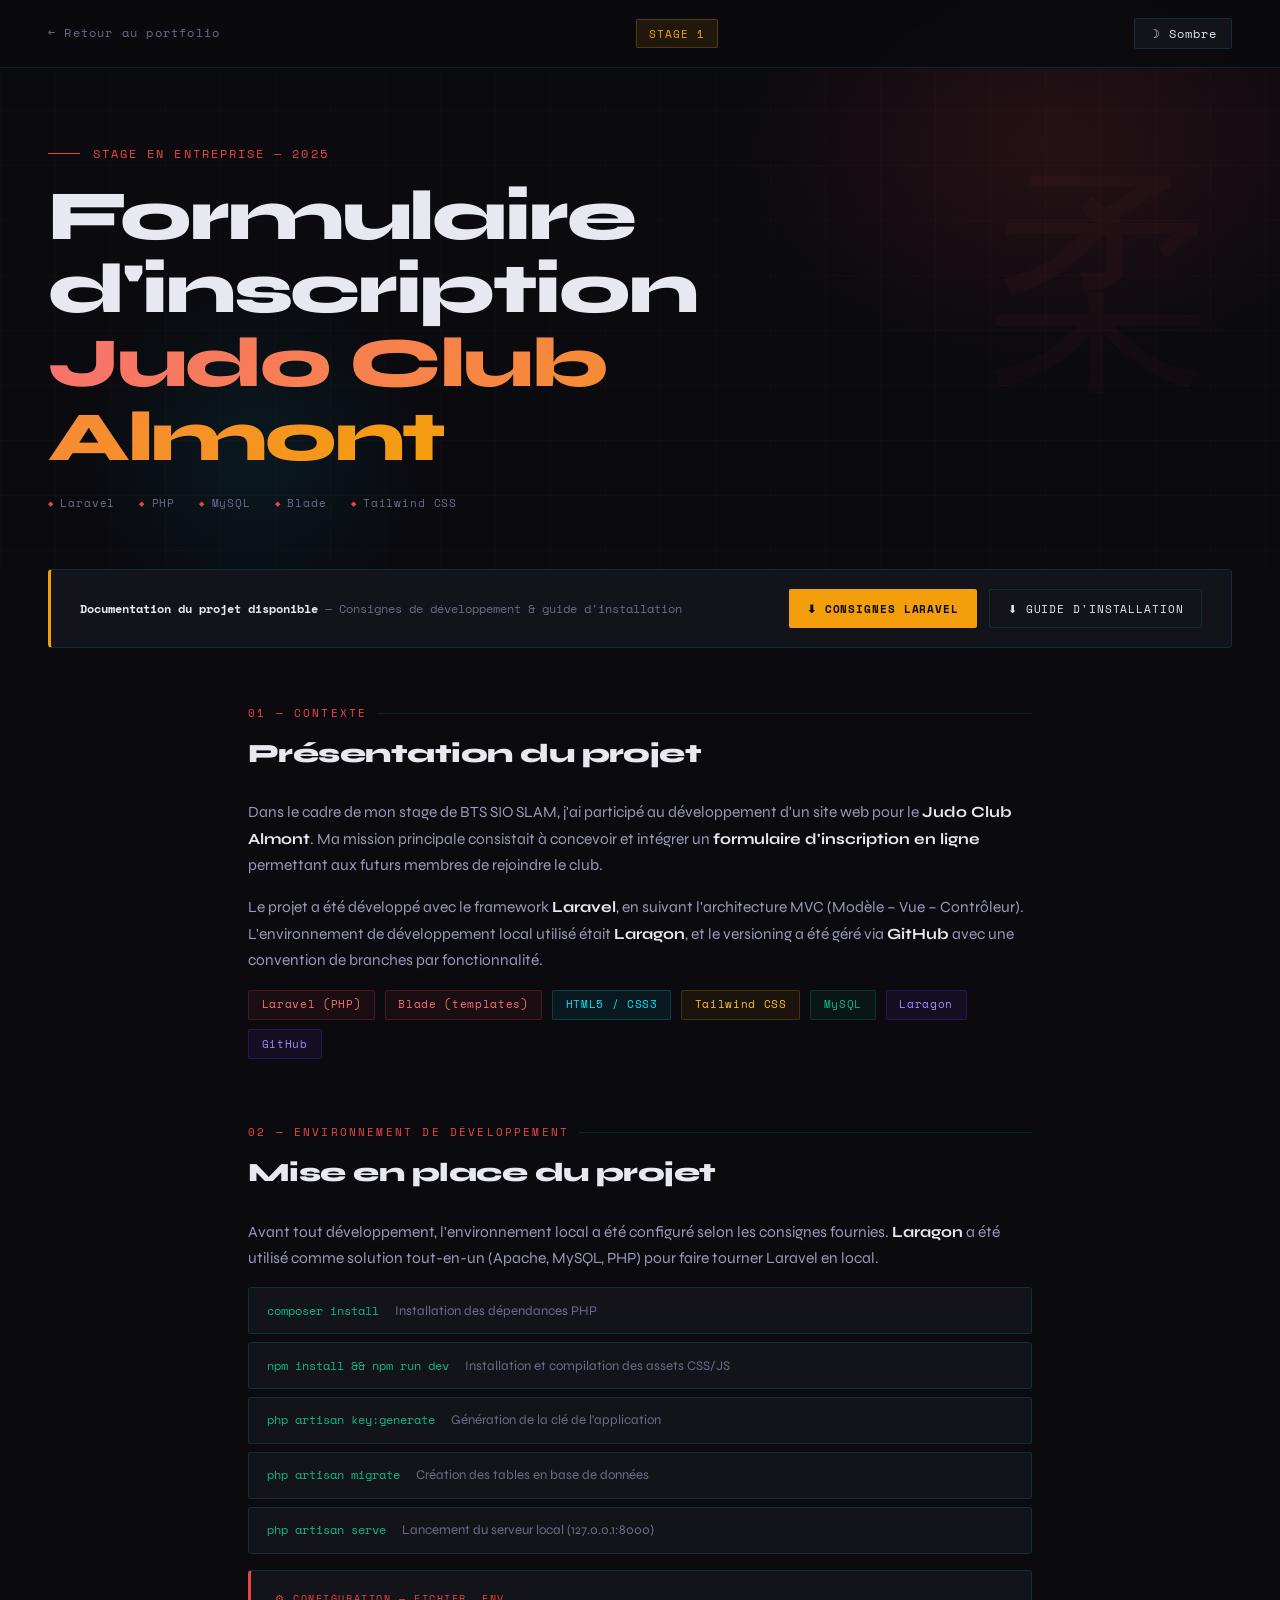
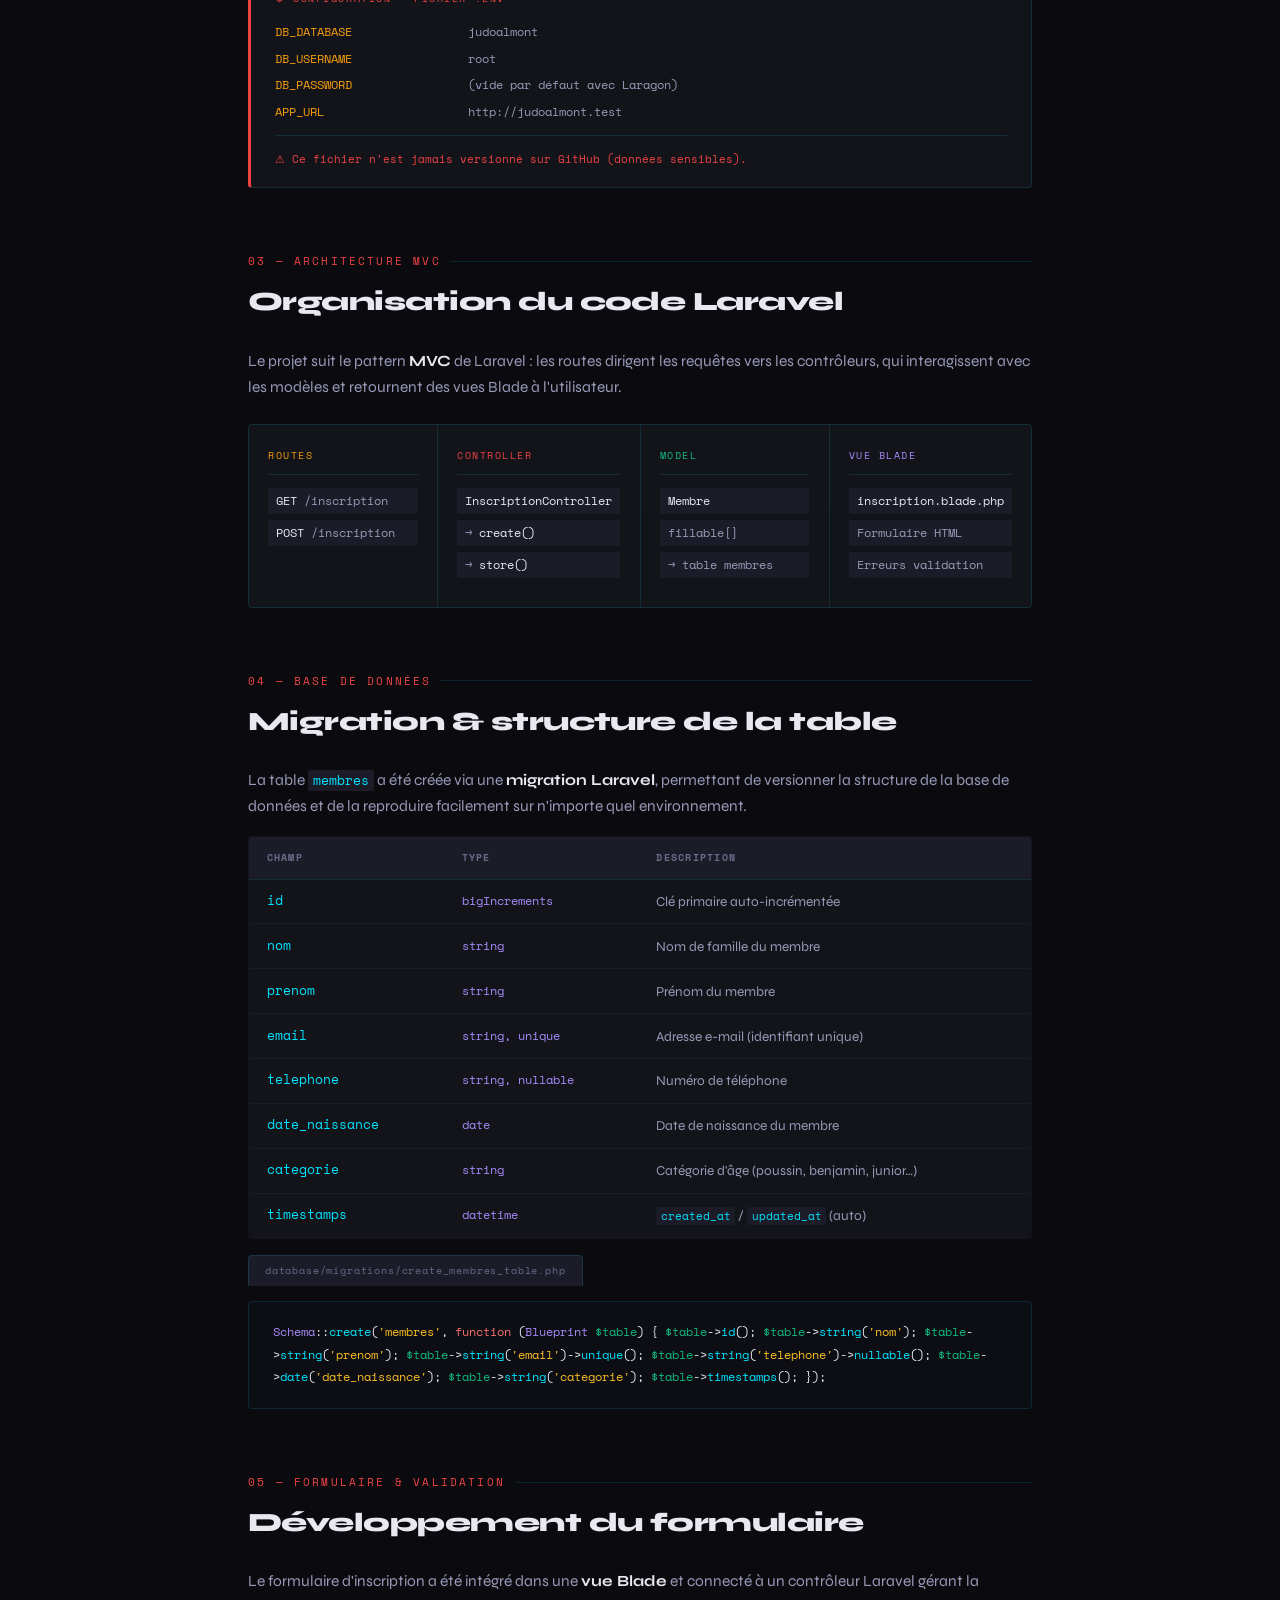
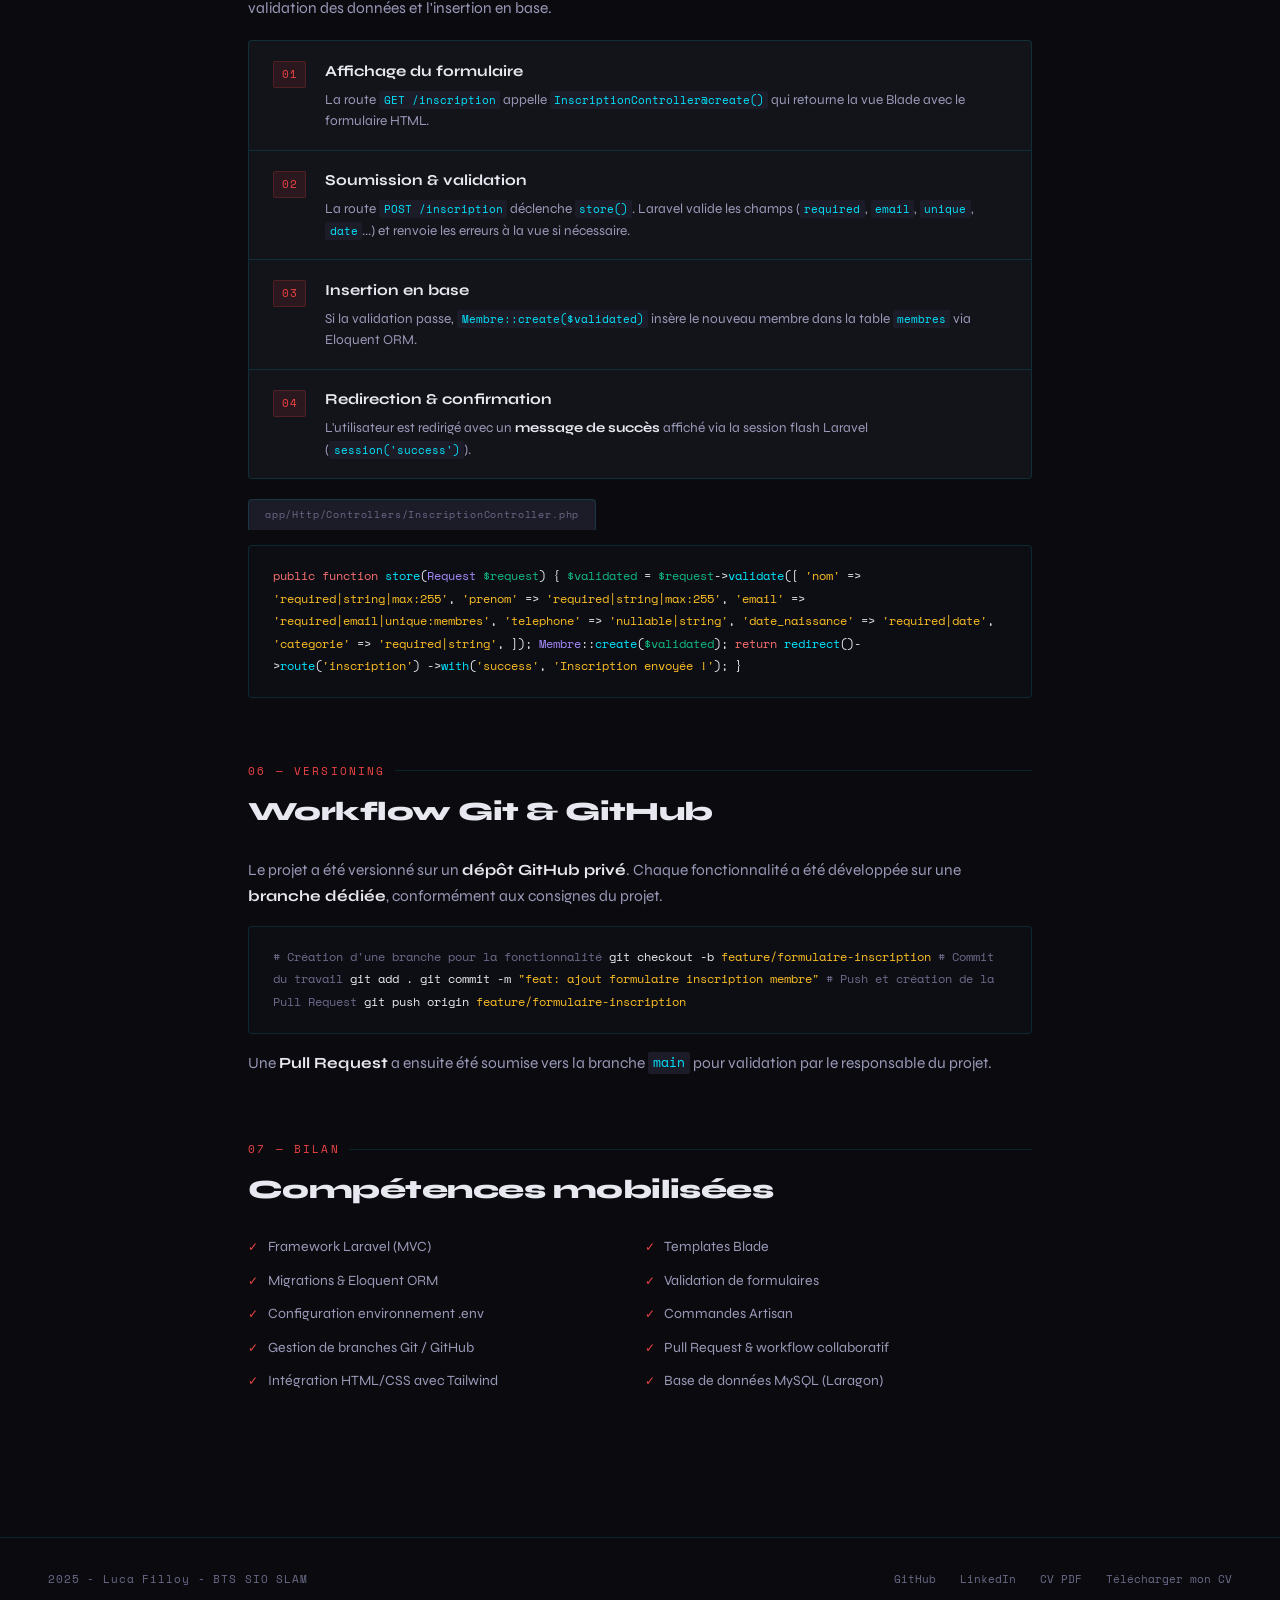
==== stage1-judo-almont.html @ 8d7dc509 "Ajout de liens de téléchargement pour les rapports de stage et suppression de la décoration de texte" ====
<!DOCTYPE html>
<html lang="fr">
<head>
  <meta charset="UTF-8"/>
  <meta name="viewport" content="width=device-width, initial-scale=1.0"/>
  <title>Stage 1 – Formulaire d'inscription Judo Club Almont</title>
  <link href="https://fonts.googleapis.com/css2?family=Space+Mono:wght@400;700&family=Syne:wght@400;600;800&display=swap" rel="stylesheet"/>
  <link rel="stylesheet" href="style-stage1.css"/>
  <!-- Favicon dynamique selon theme -->
  <link id="favicon" rel="icon" type="image/svg+xml" href="favicon-dark.svg"/>
</head>
<body>

<nav>
  <a href="index.html" class="nav-back">← Retour au portfolio</a>
   <a href="pdf/compte-rendu-stage1-judo-almont.pdf" download class="nav-tag">STAGE 1</a>
  <button id="theme-toggle" aria-label="Changer de thème">
    <span class="icon-dark">&#9789; Sombre</span>
    <span class="icon-light">&#9728; Clair</span>
  </button>
</nav>

<!-- HERO -->
<div class="hero">
  <div class="hero-glow"></div>
  <div class="hero-glow2"></div>
  <div class="hero-kanji">柔</div>
  <div class="hero-content">
    <div class="hero-eyebrow">Stage en entreprise — 2025</div>
    <h1>Formulaire d'inscription<br/><span>Judo Club Almont</span></h1>
    <div class="hero-meta">
      <span class="meta-pill">Laravel</span>
      <span class="meta-pill">PHP</span>
      <span class="meta-pill">MySQL</span>
      <span class="meta-pill">Blade</span>
      <span class="meta-pill">Tailwind CSS</span>
    </div>
  </div>
</div>

<!-- DOWNLOAD BANNER -->
<div class="download-banner">
  <div class="download-banner-text">
    <strong>Documentation du projet disponible</strong> — Consignes de développement & guide d'installation
  </div>
  <div class="download-links">
    <a href="ProjetJudoClubAlmont.pdf" download class="dl-btn dl-btn-primary">⬇ Consignes Laravel</a>
    <a href="TutoJudoAlmont.txt" download class="dl-btn dl-btn-outline">⬇ Guide d'installation</a>
  </div>
</div>

<div class="content">

  <!-- CONTEXTE -->
  <div class="section fade-in">
    <div class="section-label">01 — Contexte</div>
    <h2>Présentation du projet</h2>
    <p>
      Dans le cadre de mon stage de BTS SIO SLAM, j'ai participé au développement
      d'un site web pour le <strong>Judo Club Almont</strong>. Ma mission principale
      consistait à concevoir et intégrer un <strong>formulaire d'inscription en ligne</strong>
      permettant aux futurs membres de rejoindre le club.
    </p>
    <p>
      Le projet a été développé avec le framework <strong>Laravel</strong>, en suivant
      l'architecture MVC (Modèle – Vue – Contrôleur). L'environnement de développement
      local utilisé était <strong>Laragon</strong>, et le versioning a été géré via
      <strong>GitHub</strong> avec une convention de branches par fonctionnalité.
    </p>
    <div class="tech-grid">
      <span class="tech-tag red">Laravel (PHP)</span>
      <span class="tech-tag red">Blade (templates)</span>
      <span class="tech-tag cyan">HTML5 / CSS3</span>
      <span class="tech-tag amber">Tailwind CSS</span>
      <span class="tech-tag green">MySQL</span>
      <span class="tech-tag purple">Laragon</span>
      <span class="tech-tag purple">GitHub</span>
    </div>
  </div>

  <!-- ENVIRONNEMENT -->
  <div class="section fade-in">
    <div class="section-label">02 — Environnement de développement</div>
    <h2>Mise en place du projet</h2>
    <p>
      Avant tout développement, l'environnement local a été configuré selon les
      consignes fournies. <strong>Laragon</strong> a été utilisé comme solution
      tout-en-un (Apache, MySQL, PHP) pour faire tourner Laravel en local.
    </p>

    <div class="cmd-list">
      <div class="cmd-row">
        <span class="cmd-code">composer install</span>
        <span class="cmd-desc">Installation des dépendances PHP</span>
      </div>
      <div class="cmd-row">
        <span class="cmd-code">npm install && npm run dev</span>
        <span class="cmd-desc">Installation et compilation des assets CSS/JS</span>
      </div>
      <div class="cmd-row">
        <span class="cmd-code">php artisan key:generate</span>
        <span class="cmd-desc">Génération de la clé de l'application</span>
      </div>
      <div class="cmd-row">
        <span class="cmd-code">php artisan migrate</span>
        <span class="cmd-desc">Création des tables en base de données</span>
      </div>
      <div class="cmd-row">
        <span class="cmd-code">php artisan serve</span>
        <span class="cmd-desc">Lancement du serveur local (127.0.0.1:8000)</span>
      </div>
    </div>

    <div class="env-box">
      <div class="env-label">⚙ Configuration — fichier .env</div>
      <div class="env-row">
        <span class="env-key">DB_DATABASE</span>
        <span class="env-val">judoalmont</span>
      </div>
      <div class="env-row">
        <span class="env-key">DB_USERNAME</span>
        <span class="env-val">root</span>
      </div>
      <div class="env-row">
        <span class="env-key">DB_PASSWORD</span>
        <span class="env-val">(vide par défaut avec Laragon)</span>
      </div>
      <div class="env-row">
        <span class="env-key">APP_URL</span>
        <span class="env-val">http://judoalmont.test</span>
      </div>
      <div class="env-warn">⚠ Ce fichier n'est jamais versionné sur GitHub (données sensibles).</div>
    </div>
  </div>

  <!-- ARCHITECTURE MVC -->
  <div class="section fade-in">
    <div class="section-label">03 — Architecture MVC</div>
    <h2>Organisation du code Laravel</h2>
    <p>
      Le projet suit le pattern <strong>MVC</strong> de Laravel : les routes dirigent
      les requêtes vers les contrôleurs, qui interagissent avec les modèles
      et retournent des vues Blade à l'utilisateur.
    </p>

    <div class="mvc-diagram">
      <div class="mvc-col">
        <div class="mvc-col-label route">Routes</div>
        <div class="mvc-item"><span>GET</span> /inscription</div>
        <div class="mvc-item"><span>POST</span> /inscription</div>
      </div>
      <div class="mvc-col">
        <div class="mvc-col-label ctrl">Controller</div>
        <div class="mvc-item"><span>InscriptionController</span></div>
        <div class="mvc-item">→ <span>create()</span></div>
        <div class="mvc-item">→ <span>store()</span></div>
      </div>
      <div class="mvc-col">
        <div class="mvc-col-label model">Model</div>
        <div class="mvc-item"><span>Membre</span></div>
        <div class="mvc-item">fillable[]</div>
        <div class="mvc-item">→ table membres</div>
      </div>
      <div class="mvc-col">
        <div class="mvc-col-label view">Vue Blade</div>
        <div class="mvc-item"><span>inscription.blade.php</span></div>
        <div class="mvc-item">Formulaire HTML</div>
        <div class="mvc-item">Erreurs validation</div>
      </div>
    </div>
  </div>

  <!-- BASE DE DONNÉES -->
  <div class="section fade-in">
    <div class="section-label">04 — Base de données</div>
    <h2>Migration & structure de la table</h2>
    <p>
      La table <code>membres</code> a été créée via une <strong>migration Laravel</strong>,
      permettant de versionner la structure de la base de données et de la
      reproduire facilement sur n'importe quel environnement.
    </p>

    <table class="migration-table">
      <thead>
        <tr>
          <th>Champ</th>
          <th>Type</th>
          <th>Description</th>
        </tr>
      </thead>
      <tbody>
        <tr>
          <td>id</td>
          <td>bigIncrements</td>
          <td>Clé primaire auto-incrémentée</td>
        </tr>
        <tr>
          <td>nom</td>
          <td>string</td>
          <td>Nom de famille du membre</td>
        </tr>
        <tr>
          <td>prenom</td>
          <td>string</td>
          <td>Prénom du membre</td>
        </tr>
        <tr>
          <td>email</td>
          <td>string, unique</td>
          <td>Adresse e-mail (identifiant unique)</td>
        </tr>
        <tr>
          <td>telephone</td>
          <td>string, nullable</td>
          <td>Numéro de téléphone</td>
        </tr>
        <tr>
          <td>date_naissance</td>
          <td>date</td>
          <td>Date de naissance du membre</td>
        </tr>
        <tr>
          <td>categorie</td>
          <td>string</td>
          <td>Catégorie d'âge (poussin, benjamin, junior…)</td>
        </tr>
        <tr>
          <td>timestamps</td>
          <td>datetime</td>
          <td><code>created_at</code> / <code>updated_at</code> (auto)</td>
        </tr>
      </tbody>
    </table>

    <div class="code-filename">database/migrations/create_membres_table.php</div>
    <div class="code-block"><span class="cls">Schema</span>::<span class="fn">create</span>(<span class="str">'membres'</span>, <span class="kw">function</span> (<span class="cls">Blueprint</span> <span class="var">$table</span>) {
    <span class="var">$table</span>-><span class="fn">id</span>();
    <span class="var">$table</span>-><span class="fn">string</span>(<span class="str">'nom'</span>);
    <span class="var">$table</span>-><span class="fn">string</span>(<span class="str">'prenom'</span>);
    <span class="var">$table</span>-><span class="fn">string</span>(<span class="str">'email'</span>)-><span class="fn">unique</span>();
    <span class="var">$table</span>-><span class="fn">string</span>(<span class="str">'telephone'</span>)-><span class="fn">nullable</span>();
    <span class="var">$table</span>-><span class="fn">date</span>(<span class="str">'date_naissance'</span>);
    <span class="var">$table</span>-><span class="fn">string</span>(<span class="str">'categorie'</span>);
    <span class="var">$table</span>-><span class="fn">timestamps</span>();
});</div>
  </div>

  <!-- FORMULAIRE -->
  <div class="section fade-in">
    <div class="section-label">05 — Formulaire & validation</div>
    <h2>Développement du formulaire</h2>

    <p>
      Le formulaire d'inscription a été intégré dans une <strong>vue Blade</strong>
      et connecté à un contrôleur Laravel gérant la validation des données
      et l'insertion en base.
    </p>

    <div class="flow">
      <div class="flow-step">
        <div class="flow-num">01</div>
        <div class="flow-content">
          <div class="flow-title">Affichage du formulaire</div>
          <div class="flow-desc">La route <code>GET /inscription</code> appelle <code>InscriptionController@create()</code> qui retourne la vue Blade avec le formulaire HTML.</div>
        </div>
      </div>
      <div class="flow-step">
        <div class="flow-num">02</div>
        <div class="flow-content">
          <div class="flow-title">Soumission & validation</div>
          <div class="flow-desc">La route <code>POST /inscription</code> déclenche <code>store()</code>. Laravel valide les champs (<code>required</code>, <code>email</code>, <code>unique</code>, <code>date</code>...) et renvoie les erreurs à la vue si nécessaire.</div>
        </div>
      </div>
      <div class="flow-step">
        <div class="flow-num">03</div>
        <div class="flow-content">
          <div class="flow-title">Insertion en base</div>
          <div class="flow-desc">Si la validation passe, <code>Membre::create($validated)</code> insère le nouveau membre dans la table <code>membres</code> via Eloquent ORM.</div>
        </div>
      </div>
      <div class="flow-step">
        <div class="flow-num">04</div>
        <div class="flow-content">
          <div class="flow-title">Redirection & confirmation</div>
          <div class="flow-desc">L'utilisateur est redirigé avec un <strong>message de succès</strong> affiché via la session flash Laravel (<code>session('success')</code>).</div>
        </div>
      </div>
    </div>

    <div class="code-filename">app/Http/Controllers/InscriptionController.php</div>
    <div class="code-block"><span class="kw">public function</span> <span class="fn">store</span>(<span class="cls">Request</span> <span class="var">$request</span>)
{
    <span class="var">$validated</span> = <span class="var">$request</span>-><span class="fn">validate</span>([
        <span class="str">'nom'</span>           => <span class="str">'required|string|max:255'</span>,
        <span class="str">'prenom'</span>        => <span class="str">'required|string|max:255'</span>,
        <span class="str">'email'</span>         => <span class="str">'required|email|unique:membres'</span>,
        <span class="str">'telephone'</span>     => <span class="str">'nullable|string'</span>,
        <span class="str">'date_naissance'</span> => <span class="str">'required|date'</span>,
        <span class="str">'categorie'</span>     => <span class="str">'required|string'</span>,
    ]);

    <span class="cls">Membre</span>::<span class="fn">create</span>(<span class="var">$validated</span>);

    <span class="kw">return</span> <span class="fn">redirect</span>()-><span class="fn">route</span>(<span class="str">'inscription'</span>)
        -><span class="fn">with</span>(<span class="str">'success'</span>, <span class="str">'Inscription envoyée !'</span>);
}</div>
  </div>

  <!-- VERSIONING -->
  <div class="section fade-in">
    <div class="section-label">06 — Versioning</div>
    <h2>Workflow Git & GitHub</h2>
    <p>
      Le projet a été versionné sur un <strong>dépôt GitHub privé</strong>.
      Chaque fonctionnalité a été développée sur une <strong>branche dédiée</strong>,
      conformément aux consignes du projet.
    </p>
    <div class="code-block"><span class="cm"># Création d'une branche pour la fonctionnalité</span>
git checkout -b <span class="str">feature/formulaire-inscription</span>

<span class="cm"># Commit du travail</span>
git add .
git commit -m <span class="str">"feat: ajout formulaire inscription membre"</span>

<span class="cm"># Push et création de la Pull Request</span>
git push origin <span class="str">feature/formulaire-inscription</span></div>
    <p>Une <strong>Pull Request</strong> a ensuite été soumise vers la branche <code>main</code> pour validation par le responsable du projet.</p>
  </div>

  <!-- BILAN -->
  <div class="section fade-in">
    <div class="section-label">07 — Bilan</div>
    <h2>Compétences mobilisées</h2>
    <div class="skills-list">
      <div class="skill-item-row">Framework Laravel (MVC)</div>
      <div class="skill-item-row">Templates Blade</div>
      <div class="skill-item-row">Migrations & Eloquent ORM</div>
      <div class="skill-item-row">Validation de formulaires</div>
      <div class="skill-item-row">Configuration environnement .env</div>
      <div class="skill-item-row">Commandes Artisan</div>
      <div class="skill-item-row">Gestion de branches Git / GitHub</div>
      <div class="skill-item-row">Pull Request & workflow collaboratif</div>
      <div class="skill-item-row">Intégration HTML/CSS avec Tailwind</div>
      <div class="skill-item-row">Base de données MySQL (Laragon)</div>
    </div>
  </div>

</div>

<footer>
  <span class="footer-copy">2025 - Luca Filloy - BTS SIO SLAM</span>
  <div class="footer-links">
    <a href="https://github.com/lucafilloy" target="_blank">GitHub</a>
    <a href="https://www.linkedin.com/in/luca-filloy-222b61349/" target="_blank">LinkedIn</a>
    <a href="pdf/CVFilloyLuca.pdf" target="_blank">CV PDF</a>
    <a href="pdf/CVFilloyLuca.pdf" download>Télécharger mon CV</a>  
  </div>
</footer>

<script>
  const obs = new IntersectionObserver(entries => {
    entries.forEach(e => { if (e.isIntersecting) e.target.classList.add('visible'); });
  }, { threshold: 0.1 });
  document.querySelectorAll('.fade-in').forEach(el => obs.observe(el));

  /* Theme toggle */
  (function() {
    var btn = document.getElementById('theme-toggle');
    if (!btn) return;
    var head = document.head;
    var link = document.createElement('link');
    link.rel = 'stylesheet';
    link.id  = 'theme-css-sub';
    var saved = localStorage.getItem('portfolio-theme') || 'dark';
    link.href = saved === 'dark' ? 'style-dark.css' : 'style-light.css';
    head.appendChild(link);
    btn.addEventListener('click', function() {
      var cur = localStorage.getItem('portfolio-theme') || 'dark';
      var next = cur === 'dark' ? 'light' : 'dark';
      link.href = next === 'dark' ? 'style-dark.css' : 'style-light.css';
      localStorage.setItem('portfolio-theme', next);
      var fav = document.getElementById('favicon');
      if (fav) fav.href = next === 'dark' ? 'favicon-dark.svg' : 'favicon-light.svg';
    });
  })();
</script>
</body>
</html>
---- style-stage1.css ----
/* ================================================
   style-stage1.css
   Styles specifiques - Portfolio BTS SIO SLAM
   ================================================ */

:root {
      --bg: #0a0a0f;
      --surface: #13131a;
      --surface2: #1c1c28;
      --accent: #00e5ff;
      --accent2: #7c3aed;
      --accent3: #f59e0b;
      --red: #ef4444;
      --green: #10b981;
      --text: #e8e8f0;
      --muted: #6b6b8a;
      --border: rgba(0,229,255,0.13);
      --mono: 'Space Mono', monospace;
      --sans: 'Syne', sans-serif;
    }
    *, *::before, *::after { box-sizing: border-box; margin: 0; padding: 0; }
    html { scroll-behavior: smooth; }
    body { background: var(--bg); color: var(--text); font-family: var(--sans); overflow-x: hidden; line-height: 1.7; }
    ::-webkit-scrollbar { width: 4px; }
    ::-webkit-scrollbar-track { background: var(--bg); }
    ::-webkit-scrollbar-thumb { background: var(--accent2); border-radius: 2px; }

    /* ── NAV ── */
    nav {
      position: fixed; top: 0; left: 0; right: 0; z-index: 100;
      display: flex; justify-content: space-between; align-items: center;
      padding: 1.1rem 3rem;
      background: rgba(10,10,15,0.9); backdrop-filter: blur(14px);
      border-bottom: 1px solid var(--border);
    }
    .nav-back {
      font-family: var(--mono); font-size: 0.75rem; color: var(--muted);
      text-decoration: none; letter-spacing: 0.1em;
      display: flex; align-items: center; gap: 0.5rem; transition: color 0.2s;
    }
    .nav-back:hover { color: var(--accent); }
    .nav-tag {
      font-family: var(--mono); font-size: 0.7rem;
      color: var(--accent3); background: rgba(245,158,11,0.1);
      border: 1px solid rgba(245,158,11,0.25);
      padding: 0.25rem 0.75rem; border-radius: 2px; letter-spacing: 0.1em;
      text-decoration: none;
    }

    /* ── HERO ── */
    .hero {
      min-height: 54vh; display: flex; align-items: flex-end;
      padding: 9rem 3rem 3.5rem; position: relative; overflow: hidden;
    }
    .hero::before {
      content: ''; position: absolute; inset: 0;
      background-image:
        linear-gradient(rgba(239,68,68,0.03) 1px, transparent 1px),
        linear-gradient(90deg, rgba(239,68,68,0.03) 1px, transparent 1px);
      background-size: 55px 55px;
    }
    .hero-glow {
      position: absolute; width: 650px; height: 450px; border-radius: 50%;
      background: radial-gradient(ellipse, rgba(239,68,68,0.13) 0%, transparent 70%);
      top: -80px; right: -100px; pointer-events: none;
    }
    .hero-glow2 {
      position: absolute; width: 350px; height: 350px; border-radius: 50%;
      background: radial-gradient(ellipse, rgba(0,229,255,0.07) 0%, transparent 70%);
      bottom: -60px; left: 80px; pointer-events: none;
    }
    /* Kanji décoratif en fond */
    .hero-kanji {
      position: absolute; right: 5%; top: 50%; transform: translateY(-50%);
      font-size: clamp(8rem, 18vw, 18rem); color: rgba(239,68,68,0.04);
      pointer-events: none; user-select: none; line-height: 1;
      font-family: serif;
    }
    .hero-content { position: relative; max-width: 900px; }
    .hero-eyebrow {
      font-family: var(--mono); font-size: 0.72rem; color: var(--red);
      letter-spacing: 0.18em; text-transform: uppercase; margin-bottom: 1rem;
      display: flex; align-items: center; gap: 0.8rem;
      animation: fadeUp 0.5s ease both;
    }
    .hero-eyebrow::before { content: ''; width: 32px; height: 1px; background: var(--red); }
    h1 {
      font-size: clamp(2.2rem, 5.5vw, 4.4rem); font-weight: 800;
      letter-spacing: -0.03em; line-height: 1.05; margin-bottom: 1.2rem;
      animation: fadeUp 0.5s 0.1s ease both;
    }
    h1 span {
      background: linear-gradient(135deg, #f87171 0%, var(--accent3) 100%);
      -webkit-background-clip: text; -webkit-text-fill-color: transparent; background-clip: text;
    }
    .hero-meta {
      display: flex; gap: 1.5rem; flex-wrap: wrap;
      animation: fadeUp 0.5s 0.2s ease both;
    }
    .meta-pill {
      font-family: var(--mono); font-size: 0.68rem; color: var(--muted);
      letter-spacing: 0.08em; display: flex; align-items: center; gap: 0.4rem;
    }
    .meta-pill::before { content: '◆'; font-size: 0.45rem; color: var(--red); }

    /* ── DOWNLOAD BANNER ── */
    .download-banner {
      background: var(--surface); border: 1px solid var(--border);
      border-left: 3px solid var(--accent3);
      margin: 0 3rem; border-radius: 4px;
      padding: 1.2rem 1.8rem;
      display: flex; align-items: center; justify-content: space-between;
      gap: 1rem; flex-wrap: wrap;
      animation: fadeUp 0.5s 0.3s ease both;
    }
    .download-banner-text { font-family: var(--mono); font-size: 0.78rem; color: var(--muted); }
    .download-banner-text strong { color: var(--text); }
    .download-links { display: flex; gap: 0.8rem; flex-wrap: wrap; }
    .dl-btn {
      font-family: var(--mono); font-size: 0.7rem; letter-spacing: 0.08em;
      text-transform: uppercase; padding: 0.55rem 1.1rem; border-radius: 2px;
      text-decoration: none; transition: all 0.2s;
      display: flex; align-items: center; gap: 0.4rem;
    }
    .dl-btn-primary { background: var(--accent3); color: #0a0a0f; font-weight: 700; }
    .dl-btn-primary:hover { background: #fbbf24; transform: translateY(-1px); box-shadow: 0 6px 18px rgba(245,158,11,0.35); }
    .dl-btn-outline { background: transparent; color: var(--text); border: 1px solid var(--border); }
    .dl-btn-outline:hover { border-color: var(--accent3); color: var(--accent3); transform: translateY(-1px); }

    /* ── CONTENT ── */
    .content { max-width: 880px; margin: 0 auto; padding: 3.5rem 3rem 5rem; }
    .section { margin-bottom: 4rem; }
    .section-label {
      font-family: var(--mono); font-size: 0.68rem; color: var(--red);
      letter-spacing: 0.2em; text-transform: uppercase;
      margin-bottom: 0.6rem;
      display: flex; align-items: center; gap: 0.6rem;
    }
    .section-label::after { content: ''; flex: 1; height: 1px; background: var(--border); }
    h2 { font-size: 1.65rem; font-weight: 800; letter-spacing: -0.02em; margin-bottom: 1.4rem; }
    h3 {
      font-size: 0.95rem; font-weight: 700; color: var(--accent);
      margin: 1.8rem 0 0.7rem; font-family: var(--mono); letter-spacing: 0.06em;
    }
    p { color: #9999b8; font-size: 0.97rem; margin-bottom: 1rem; }
    p strong { color: var(--text); }
    code {
      font-family: var(--mono); font-size: 0.82em;
      background: var(--surface2); color: var(--accent);
      padding: 0.1em 0.4em; border-radius: 2px;
    }

    /* ── TECH GRID ── */
    .tech-grid { display: flex; flex-wrap: wrap; gap: 0.6rem; margin-top: 0.8rem; }
    .tech-tag {
      font-family: var(--mono); font-size: 0.68rem;
      padding: 0.3rem 0.8rem; border-radius: 2px; letter-spacing: 0.06em; border: 1px solid;
    }
    .tech-tag.cyan  { background: rgba(0,229,255,0.07);    color: var(--accent);  border-color: rgba(0,229,255,0.2);    }
    .tech-tag.red   { background: rgba(239,68,68,0.07);    color: #f87171;        border-color: rgba(239,68,68,0.22);   }
    .tech-tag.amber { background: rgba(245,158,11,0.07);   color: #fbbf24;        border-color: rgba(245,158,11,0.2);   }
    .tech-tag.green { background: rgba(16,185,129,0.07);   color: var(--green);   border-color: rgba(16,185,129,0.2);   }
    .tech-tag.purple{ background: rgba(124,58,237,0.09);   color: #a78bfa;        border-color: rgba(124,58,237,0.22);  }

    /* ── MVC DIAGRAM ── */
    .mvc-diagram {
      display: grid; grid-template-columns: repeat(4, 1fr);
      gap: 0; margin: 1.5rem 0;
      background: var(--surface); border: 1px solid var(--border); border-radius: 4px;
      overflow: hidden;
    }
    .mvc-col { padding: 1.4rem 1.2rem; border-right: 1px solid var(--border); }
    .mvc-col:last-child { border-right: none; }
    .mvc-col-label {
      font-family: var(--mono); font-size: 0.62rem; letter-spacing: 0.15em;
      text-transform: uppercase; margin-bottom: 0.8rem; padding-bottom: 0.6rem;
      border-bottom: 1px solid var(--border);
    }
    .mvc-col-label.route  { color: var(--accent3); }
    .mvc-col-label.ctrl   { color: var(--red); }
    .mvc-col-label.model  { color: var(--green); }
    .mvc-col-label.view   { color: #a78bfa; }
    .mvc-item {
      font-family: var(--mono); font-size: 0.72rem; color: #9999b8;
      margin-bottom: 0.4rem; padding: 0.3rem 0.5rem;
      background: var(--surface2); border-radius: 2px;
      line-height: 1.4;
    }
    .mvc-item span { color: var(--text); }

    /* ── FLOW CHART ── */
    .flow {
      display: flex; flex-direction: column; gap: 0;
      background: var(--surface); border: 1px solid var(--border);
      border-radius: 4px; overflow: hidden; margin: 1.2rem 0;
    }
    .flow-step {
      display: flex; align-items: flex-start; gap: 1.2rem;
      padding: 1.1rem 1.5rem; border-bottom: 1px solid var(--border);
      transition: background 0.2s;
    }
    .flow-step:last-child { border-bottom: none; }
    .flow-step:hover { background: var(--surface2); }
    .flow-num {
      font-family: var(--mono); font-size: 0.68rem; color: var(--red);
      background: rgba(239,68,68,0.1); border: 1px solid rgba(239,68,68,0.2);
      border-radius: 2px; padding: 0.2rem 0.5rem;
      flex-shrink: 0; letter-spacing: 0.05em; margin-top: 0.15rem;
    }
    .flow-content {}
    .flow-title { font-size: 0.95rem; font-weight: 700; color: var(--text); margin-bottom: 0.25rem; }
    .flow-desc  { font-size: 0.85rem; color: #9999b8; line-height: 1.6; }
    .flow-desc strong { color: var(--text); }
    .flow-desc code { font-size: 0.78em; }

    /* ── CODE BLOCK ── */
    .code-block {
      background: #0d0d14; border: 1px solid var(--border); border-radius: 4px;
      padding: 1.2rem 1.5rem; margin: 1rem 0; overflow-x: auto;
      font-family: var(--mono); font-size: 0.78rem; line-height: 1.8;
    }
    .code-block .kw  { color: #f87171; }
    .code-block .fn  { color: var(--accent); }
    .code-block .str { color: #fbbf24; }
    .code-block .cm  { color: var(--muted); }
    .code-block .cls { color: #a78bfa; }
    .code-block .var { color: var(--green); }
    .code-filename {
      font-family: var(--mono); font-size: 0.65rem; color: var(--muted);
      background: var(--surface2); padding: 0.4rem 1rem;
      border: 1px solid var(--border); border-bottom: none;
      border-radius: 4px 4px 0 0; display: inline-block;
      margin-bottom: -1px; letter-spacing: 0.08em;
    }

    /* ── MIGRATION TABLE ── */
    .migration-table {
      width: 100%; border-collapse: collapse;
      background: var(--surface); border: 1px solid var(--border);
      border-radius: 4px; overflow: hidden;
      margin: 1rem 0; font-size: 0.85rem;
    }
    .migration-table thead tr { background: var(--surface2); }
    .migration-table th {
      font-family: var(--mono); font-size: 0.65rem; color: var(--muted);
      text-transform: uppercase; letter-spacing: 0.12em;
      padding: 0.75rem 1.1rem; text-align: left;
      border-bottom: 1px solid var(--border);
    }
    .migration-table td {
      padding: 0.65rem 1.1rem; border-bottom: 1px solid rgba(255,255,255,0.04);
      color: #9999b8; vertical-align: top;
    }
    .migration-table tr:last-child td { border-bottom: none; }
    .migration-table td:first-child { font-family: var(--mono); font-size: 0.8rem; color: var(--accent); }
    .migration-table td:nth-child(2) { font-family: var(--mono); font-size: 0.78rem; color: #a78bfa; }
    .col-note { font-size: 0.75rem; color: var(--muted); }

    /* ── ENV BOX ── */
    .env-box {
      background: var(--surface); border: 1px solid var(--border);
      border-left: 3px solid var(--red);
      border-radius: 4px; padding: 1.2rem 1.5rem; margin: 1rem 0;
    }
    .env-label { font-family: var(--mono); font-size: 0.65rem; color: var(--red); letter-spacing: 0.15em; text-transform: uppercase; margin-bottom: 0.8rem; }
    .env-row { display: flex; gap: 0.8rem; margin-bottom: 0.35rem; align-items: baseline; }
    .env-key { font-family: var(--mono); font-size: 0.78rem; color: var(--accent3); flex-shrink: 0; min-width: 180px; }
    .env-val { font-family: var(--mono); font-size: 0.78rem; color: #9999b8; }
    .env-warn {
      font-family: var(--mono); font-size: 0.7rem; color: var(--red);
      margin-top: 0.8rem; padding-top: 0.8rem; border-top: 1px solid var(--border);
    }

    /* ── SKILLS ── */
    .skills-list { display: grid; grid-template-columns: 1fr 1fr; gap: 0.6rem; margin-top: 0.8rem; }
    .skill-item-row { display: flex; align-items: center; gap: 0.6rem; font-size: 0.88rem; color: #9999b8; }
    .skill-item-row::before { content: '✓'; color: var(--red); font-size: 0.75rem; flex-shrink: 0; }

    /* ── ARTISAN COMMANDS ── */
    .cmd-list { display: flex; flex-direction: column; gap: 0.5rem; margin: 1rem 0; }
    .cmd-row {
      display: flex; gap: 1rem; align-items: baseline;
      background: var(--surface); border: 1px solid var(--border);
      border-radius: 3px; padding: 0.7rem 1.1rem;
    }
    .cmd-code { font-family: var(--mono); font-size: 0.78rem; color: var(--green); flex-shrink: 0; }
    .cmd-desc { font-size: 0.83rem; color: var(--muted); }

    /* ── ANIMATIONS ── */
    @keyframes fadeUp { from { opacity: 0; transform: translateY(18px); } to { opacity: 1; transform: translateY(0); } }
    .fade-in { opacity: 0; transform: translateY(20px); transition: opacity 0.55s ease, transform 0.55s ease; }
    .fade-in.visible { opacity: 1; transform: translateY(0); }

    @media (max-width: 768px) {
      nav, .hero, .content { padding-left: 1.5rem; padding-right: 1.5rem; }
      .download-banner { margin: 0 1.5rem; flex-direction: column; align-items: flex-start; }
      .mvc-diagram { grid-template-columns: 1fr 1fr; }
      .skills-list { grid-template-columns: 1fr; }
      .env-key { min-width: 130px; }
    }
  
  /* Toggle thème (injecté) */
  #theme-toggle {
    font-family: 'Space Mono', monospace;
    font-size: 0.72rem;
    letter-spacing: 0.08em;
    padding: 0.4rem 0.9rem;
    border-radius: 2px;
    cursor: pointer;
    display: flex;
    align-items: center;
    gap: 0.4rem;
    transition: all 0.2s;
    flex-shrink: 0;
    background: #13131a;
    border: 1px solid rgba(0,229,255,0.13);
    color: #e8e8f0;
  }
  #theme-toggle:hover { border-color: #00e5ff; color: #00e5ff; transform: translateY(-1px); }
  #theme-toggle .icon-dark  { display: inline; }
  #theme-toggle .icon-light { display: none; }

  /* ─── FOOTER ─── */
footer {
  padding: 2rem 3rem;
  border-top: 1px solid var(--border);
  display: flex;
  justify-content: space-between;
  align-items: center;
  transition: border-color 0.35s;
}
.footer-copy {
  font-family: var(--mono);
  font-size: 0.68rem;
  color: var(--muted);
  letter-spacing: 0.08em;
}
.footer-links { display: flex; gap: 1.5rem; }
.footer-links a {
  font-family: var(--mono);
  font-size: 0.68rem;
  color: var(--muted);
  text-decoration: none;
  transition: color 0.2s;
}
.footer-links a:hover { color: var(--accent); }
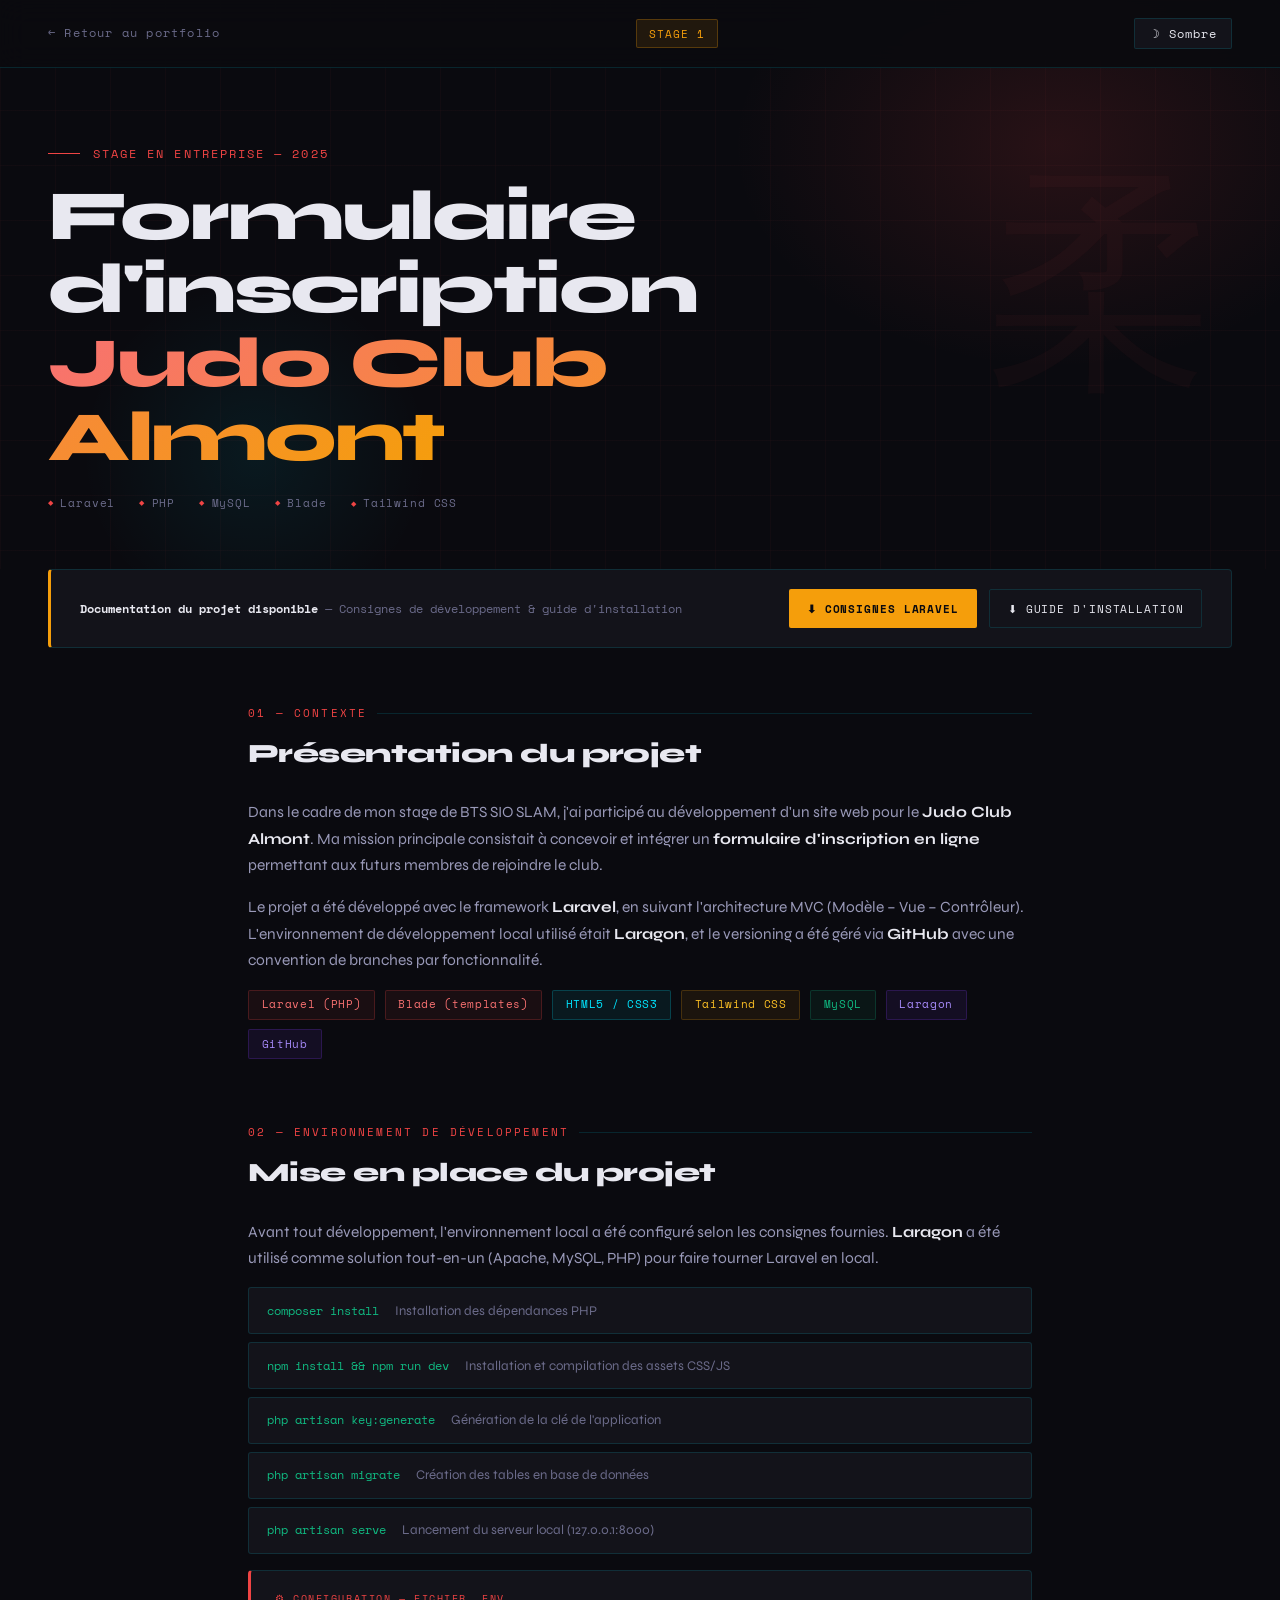
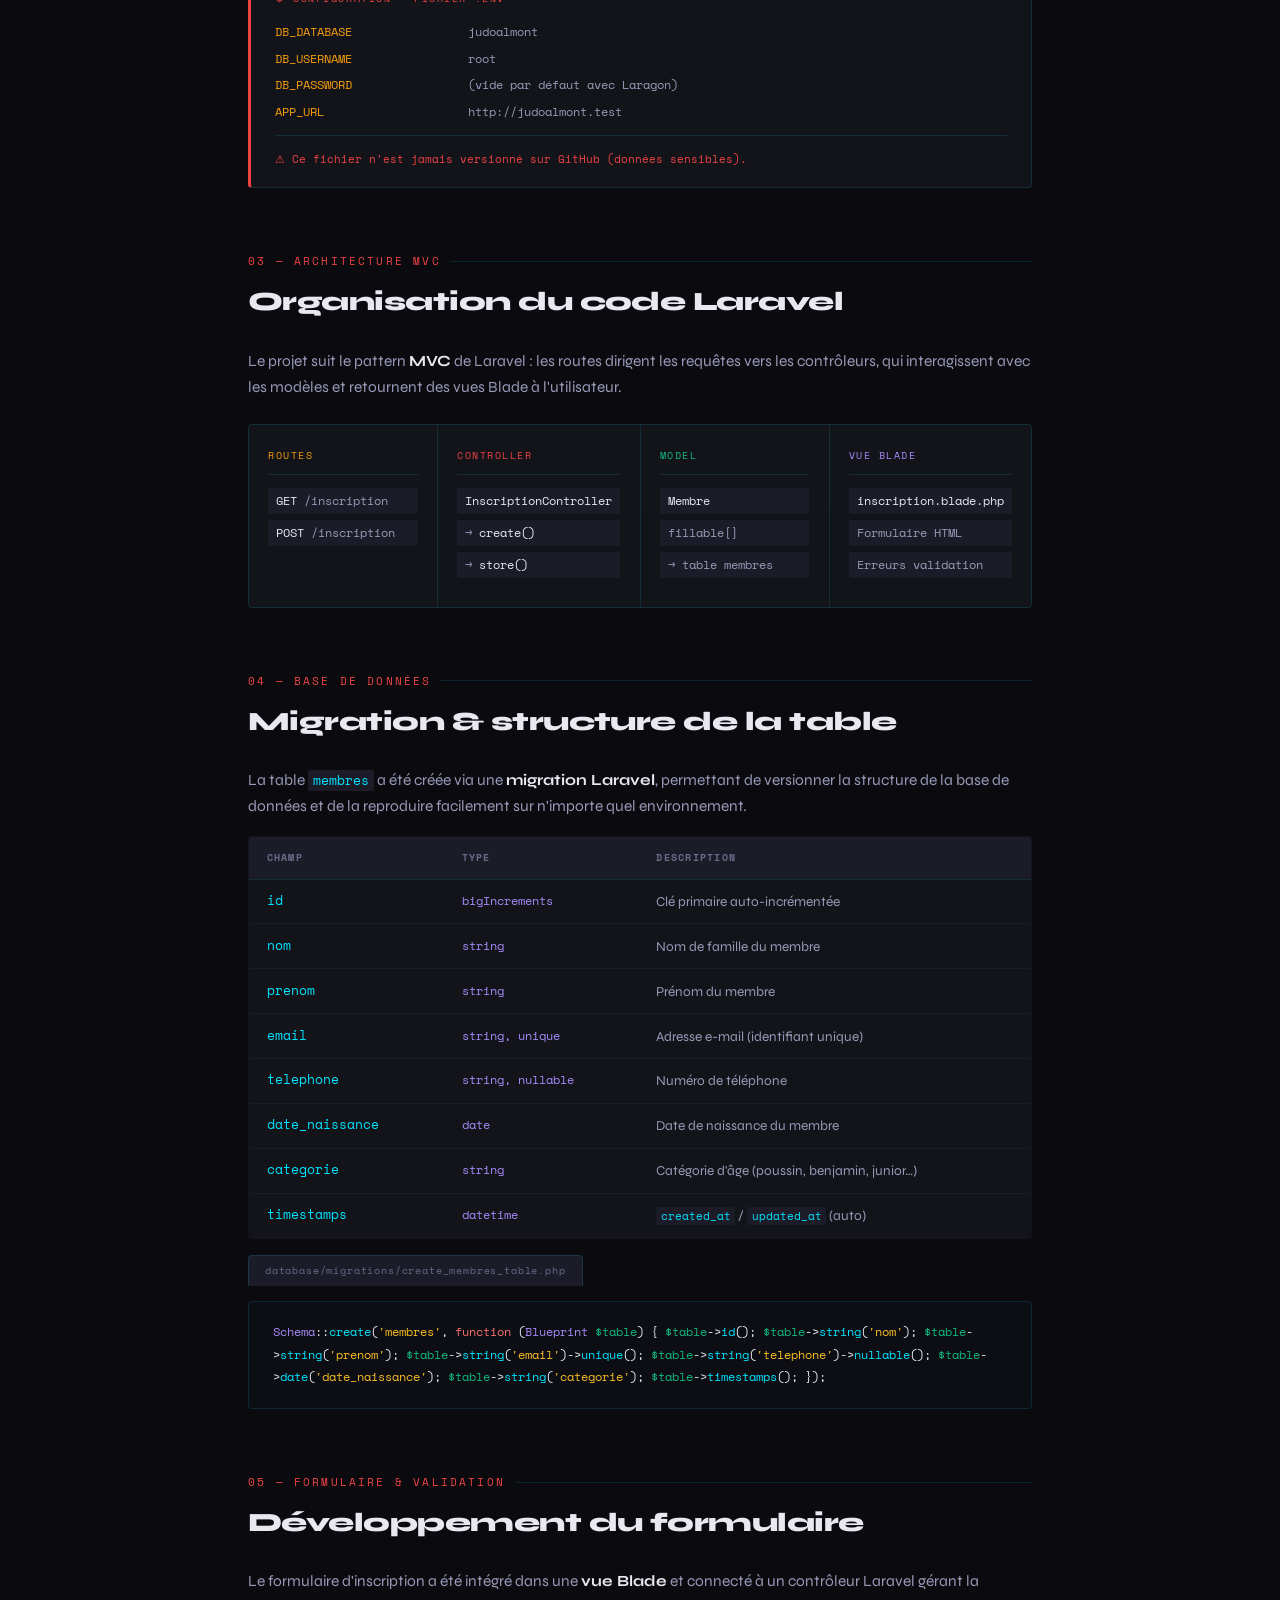
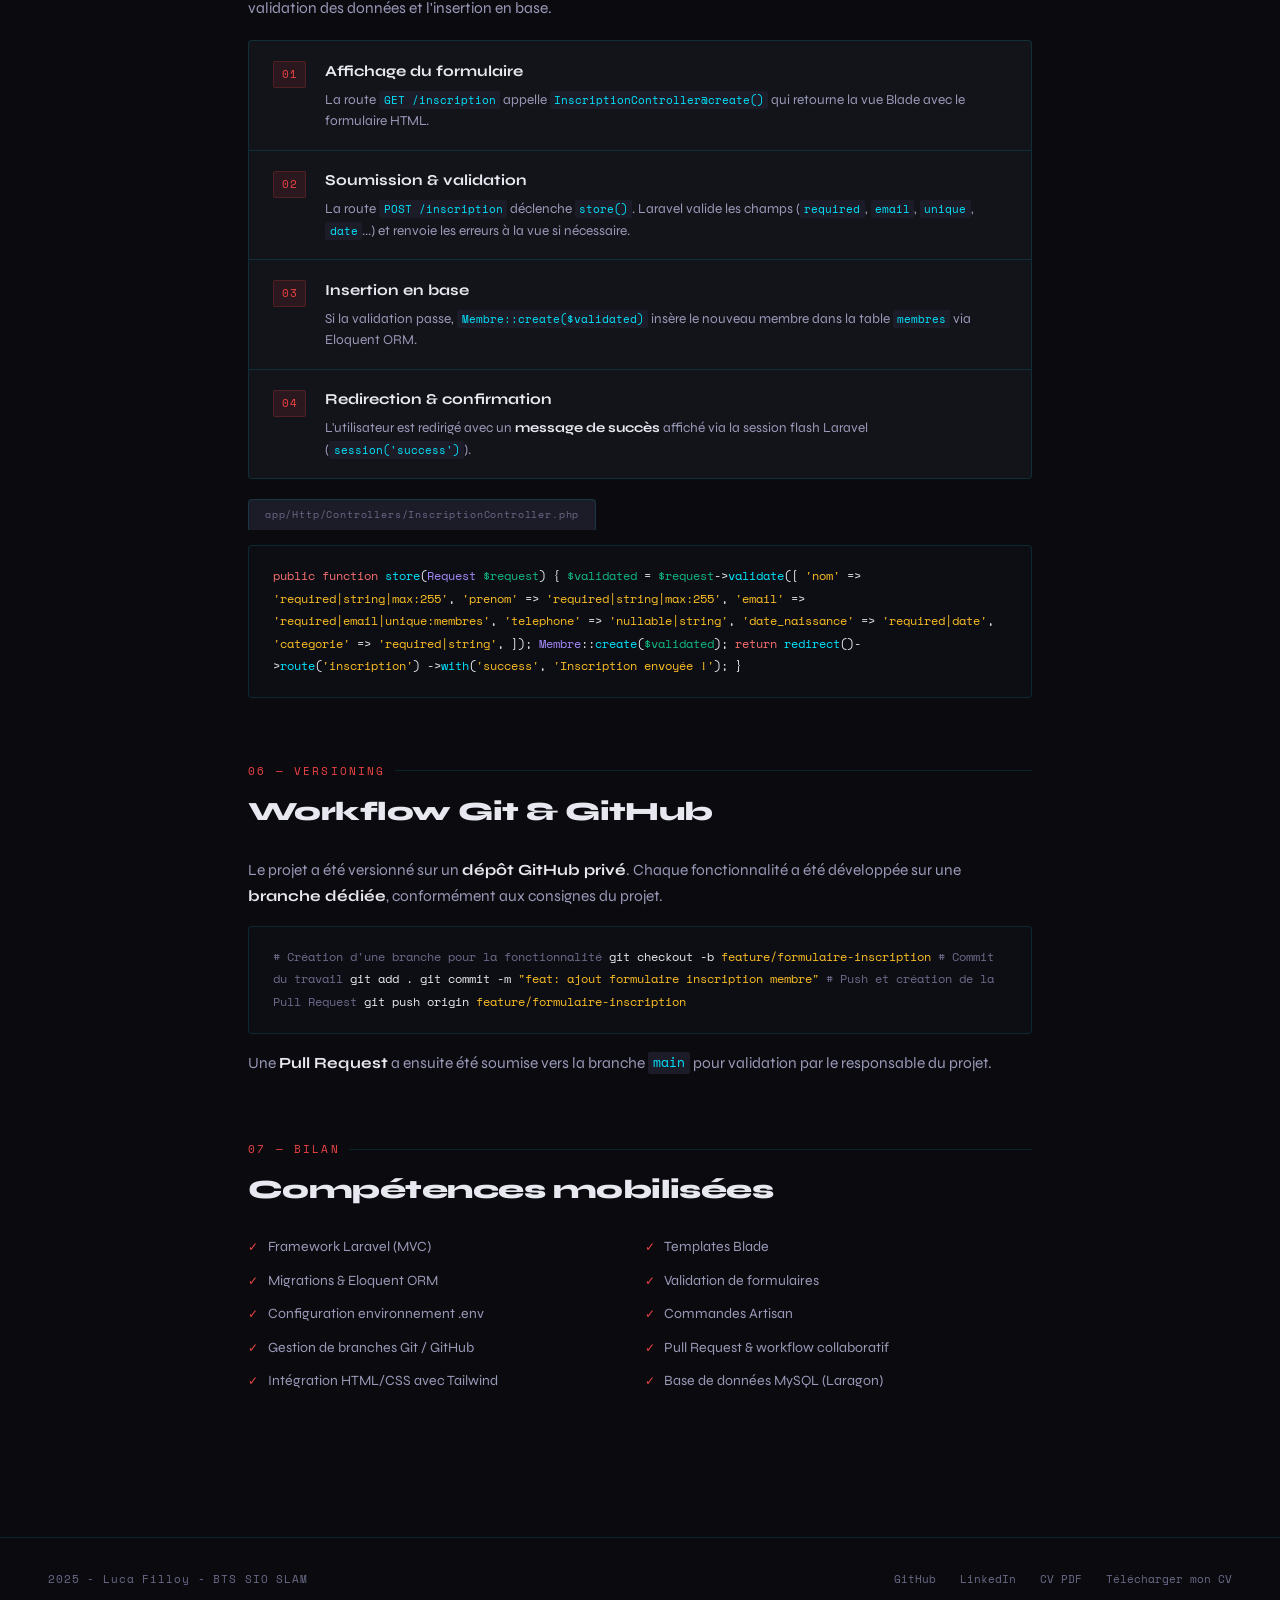
==== commit eb027334: "remplacer tout les pdf/ par documents/" ====
--- a/stage1-judo-almont.html
+++ b/stage1-judo-almont.html
@@ -13,12 +13,28 @@
 
 <nav>
   <a href="index.html" class="nav-back">← Retour au portfolio</a>
-   <a href="pdf/compte-rendu-stage1-judo-almont.pdf" download class="nav-tag">STAGE 1</a>
+  <span class="nav-tag" id="btn-stage1">STAGE 1</span>
   <button id="theme-toggle" aria-label="Changer de thème">
     <span class="icon-dark">&#9789; Sombre</span>
     <span class="icon-light">&#9728; Clair</span>
   </button>
 </nav>
+
+<!-- CARD COMPTE RENDU (cachée par défaut) -->
+<div class="cr-overlay" id="cr-overlay" onclick="closeCR()"></div>
+<div class="cr-card" id="cr-card">
+  <div class="project-year">2025 — Stage 1</div>
+  <h3 class="project-name">Compte rendu — Judo Club Almont</h3>
+  <p class="project-desc">Document de synthèse du stage : architecture Laravel, base de données, formulaire d'inscription et workflow Git.</p>
+  <div class="project-tags">
+    <span class="tag">Laravel</span><span class="tag">PHP</span><span class="tag">MySQL</span>
+    <span class="tag purple">Blade</span><span class="tag purple">GitHub</span>
+  </div>
+  <div class="project-actions">
+    <a href="documents/compte-rendu-stage1-judo-almont.pdf" download class="dl-btn dl-btn-primary">⬇ Télécharger le compte rendu</a>
+    <button onclick="closeCR()" class="dl-btn dl-btn-outline">✕ Fermer</button>
+  </div>
+</div>
 
 <!-- HERO -->
 <div class="hero">
@@ -45,7 +61,7 @@
   </div>
   <div class="download-links">
     <a href="ProjetJudoClubAlmont.pdf" download class="dl-btn dl-btn-primary">⬇ Consignes Laravel</a>
-    <a href="TutoJudoAlmont.txt" download class="dl-btn dl-btn-outline">⬇ Guide d'installation</a>
+    <a href="documents/TutoJudoAlmont.txt" download class="dl-btn dl-btn-outline">⬇ Guide d'installation</a>
   </div>
 </div>
 
@@ -352,8 +368,8 @@
   <div class="footer-links">
     <a href="https://github.com/lucafilloy" target="_blank">GitHub</a>
     <a href="https://www.linkedin.com/in/luca-filloy-222b61349/" target="_blank">LinkedIn</a>
-    <a href="pdf/CVFilloyLuca.pdf" target="_blank">CV PDF</a>
-    <a href="pdf/CVFilloyLuca.pdf" download>Télécharger mon CV</a>  
+    <a href="documents/CVFilloyLuca.pdf" target="_blank">CV PDF</a>
+    <a href="documents/CVFilloyLuca.pdf" download>Télécharger mon CV</a>  
   </div>
 </footer>
 
@@ -383,6 +399,15 @@
       if (fav) fav.href = next === 'dark' ? 'favicon-dark.svg' : 'favicon-light.svg';
     });
   })();
+
+  document.getElementById('btn-stage1').addEventListener('click', function() {
+  document.getElementById('cr-card').classList.add('active');
+  document.getElementById('cr-overlay').classList.add('active');
+  });
+  function closeCR() {
+    document.getElementById('cr-card').classList.remove('active');
+    document.getElementById('cr-overlay').classList.remove('active');
+}
 </script>
 </body>
 </html>
--- a/style-stage1.css
+++ b/style-stage1.css
@@ -344,3 +344,69 @@
   transition: color 0.2s;
 }
 .footer-links a:hover { color: var(--accent); }
+
+/* ── COMPTE RENDU CARD ── */
+.nav-tag { cursor: pointer; }
+
+.cr-overlay {
+  display: none;
+  position: fixed;
+  inset: 0;
+  background: rgba(0,0,0,0.5);
+  z-index: 200;
+}
+.cr-overlay.active { display: block; }
+
+.cr-card {
+  position: fixed;
+  top: 50%;
+  left: 50%;
+  transform: translate(-50%, -48%) scale(0.96);
+  z-index: 201;
+  width: min(480px, 90vw);
+  background: var(--surface);
+  border: 1px solid var(--border);
+  border-left: 3px solid var(--accent3);
+  border-radius: 4px;
+  padding: 1.8rem;
+  opacity: 0;
+  pointer-events: none;
+  transition: all 0.2s ease;
+}
+.cr-card.active {
+  opacity: 1;
+  pointer-events: all;
+  transform: translate(-50%, -50%) scale(1);
+}
+
+.project-year {
+  font-family: var(--mono);
+  font-size: 0.68rem;
+  color: var(--accent3);
+  letter-spacing: 0.1em;
+  margin-bottom: 0.5rem;
+  text-transform: uppercase;
+}
+.project-name {
+  font-size: 1.1rem;
+  font-weight: 700;
+  color: var(--text);
+  margin-bottom: 0.6rem;
+}
+.project-desc {
+  font-size: 0.88rem;
+  color: var(--muted);
+  line-height: 1.6;
+  margin-bottom: 1rem;
+}
+.project-tags {
+  display: flex;
+  flex-wrap: wrap;
+  gap: 0.5rem;
+  margin-bottom: 1.2rem;
+}
+.project-actions {
+  display: flex;
+  gap: 0.8rem;
+  flex-wrap: wrap;
+}
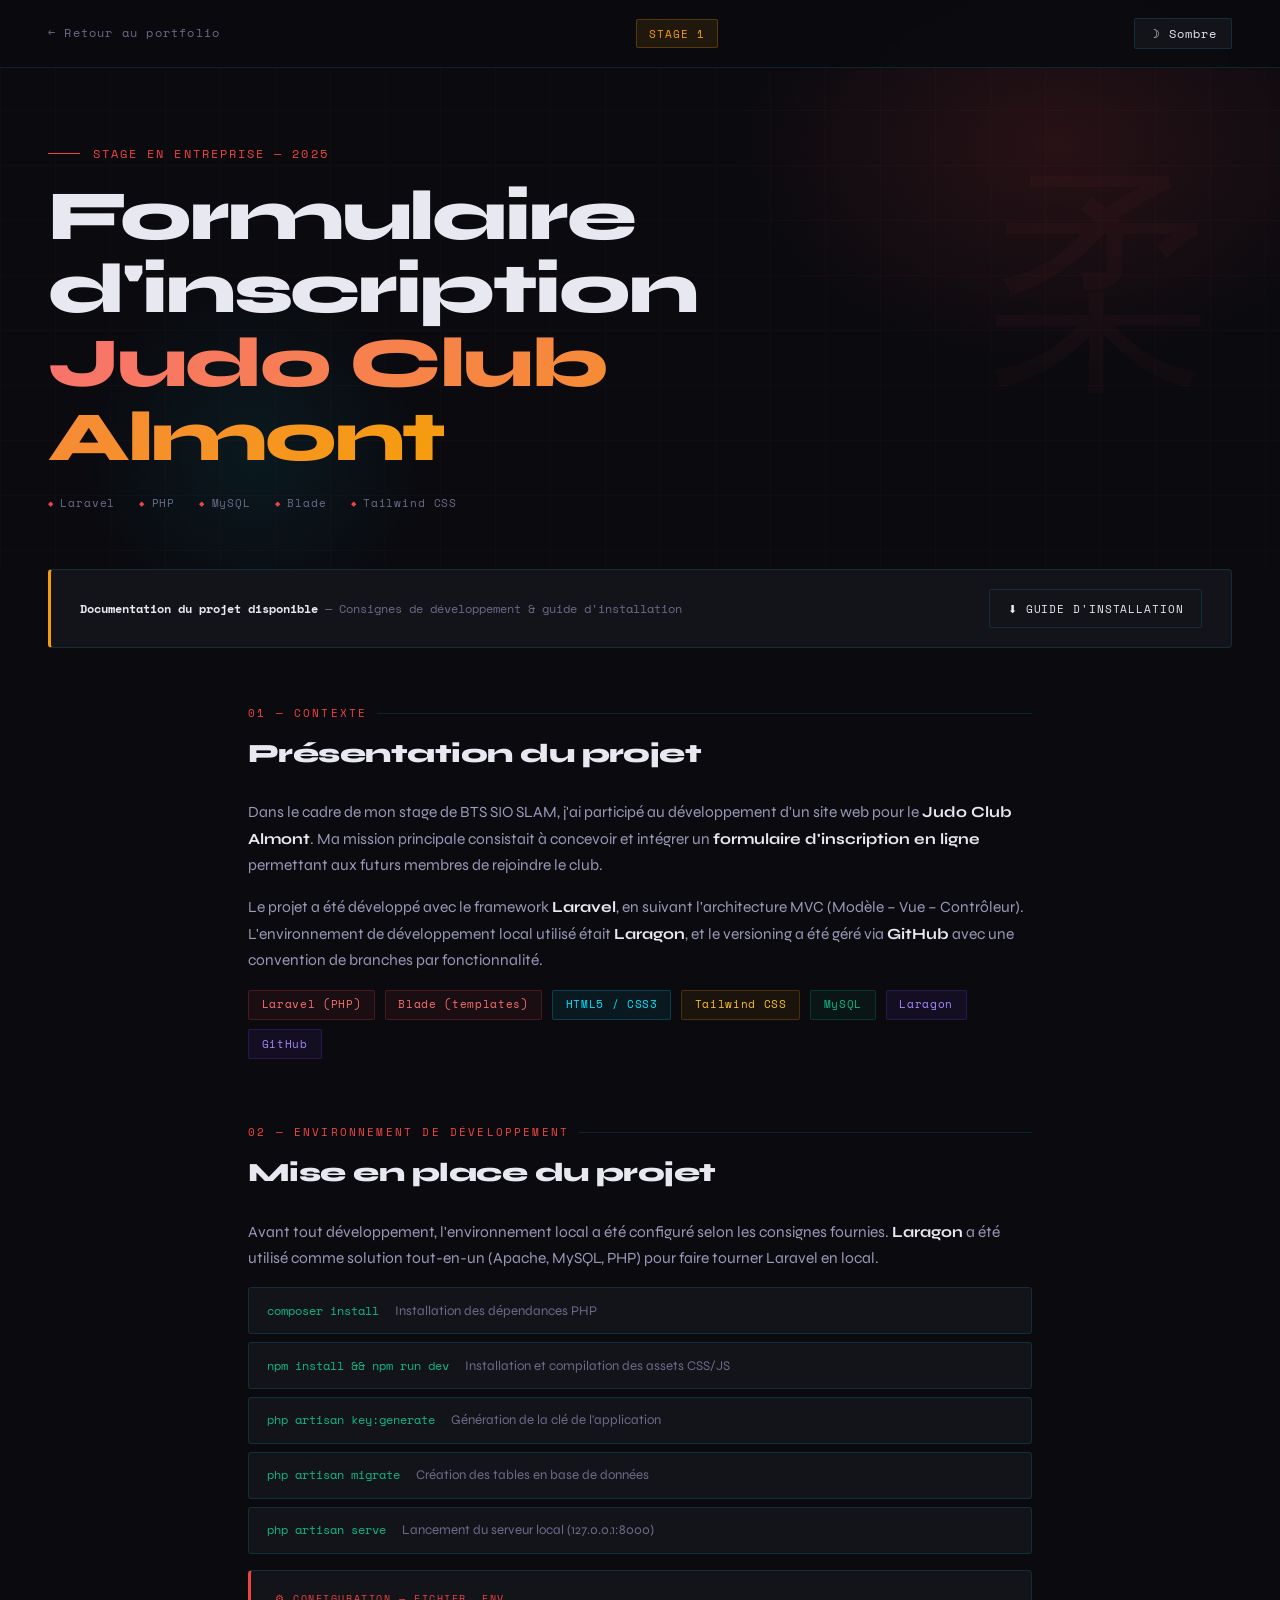
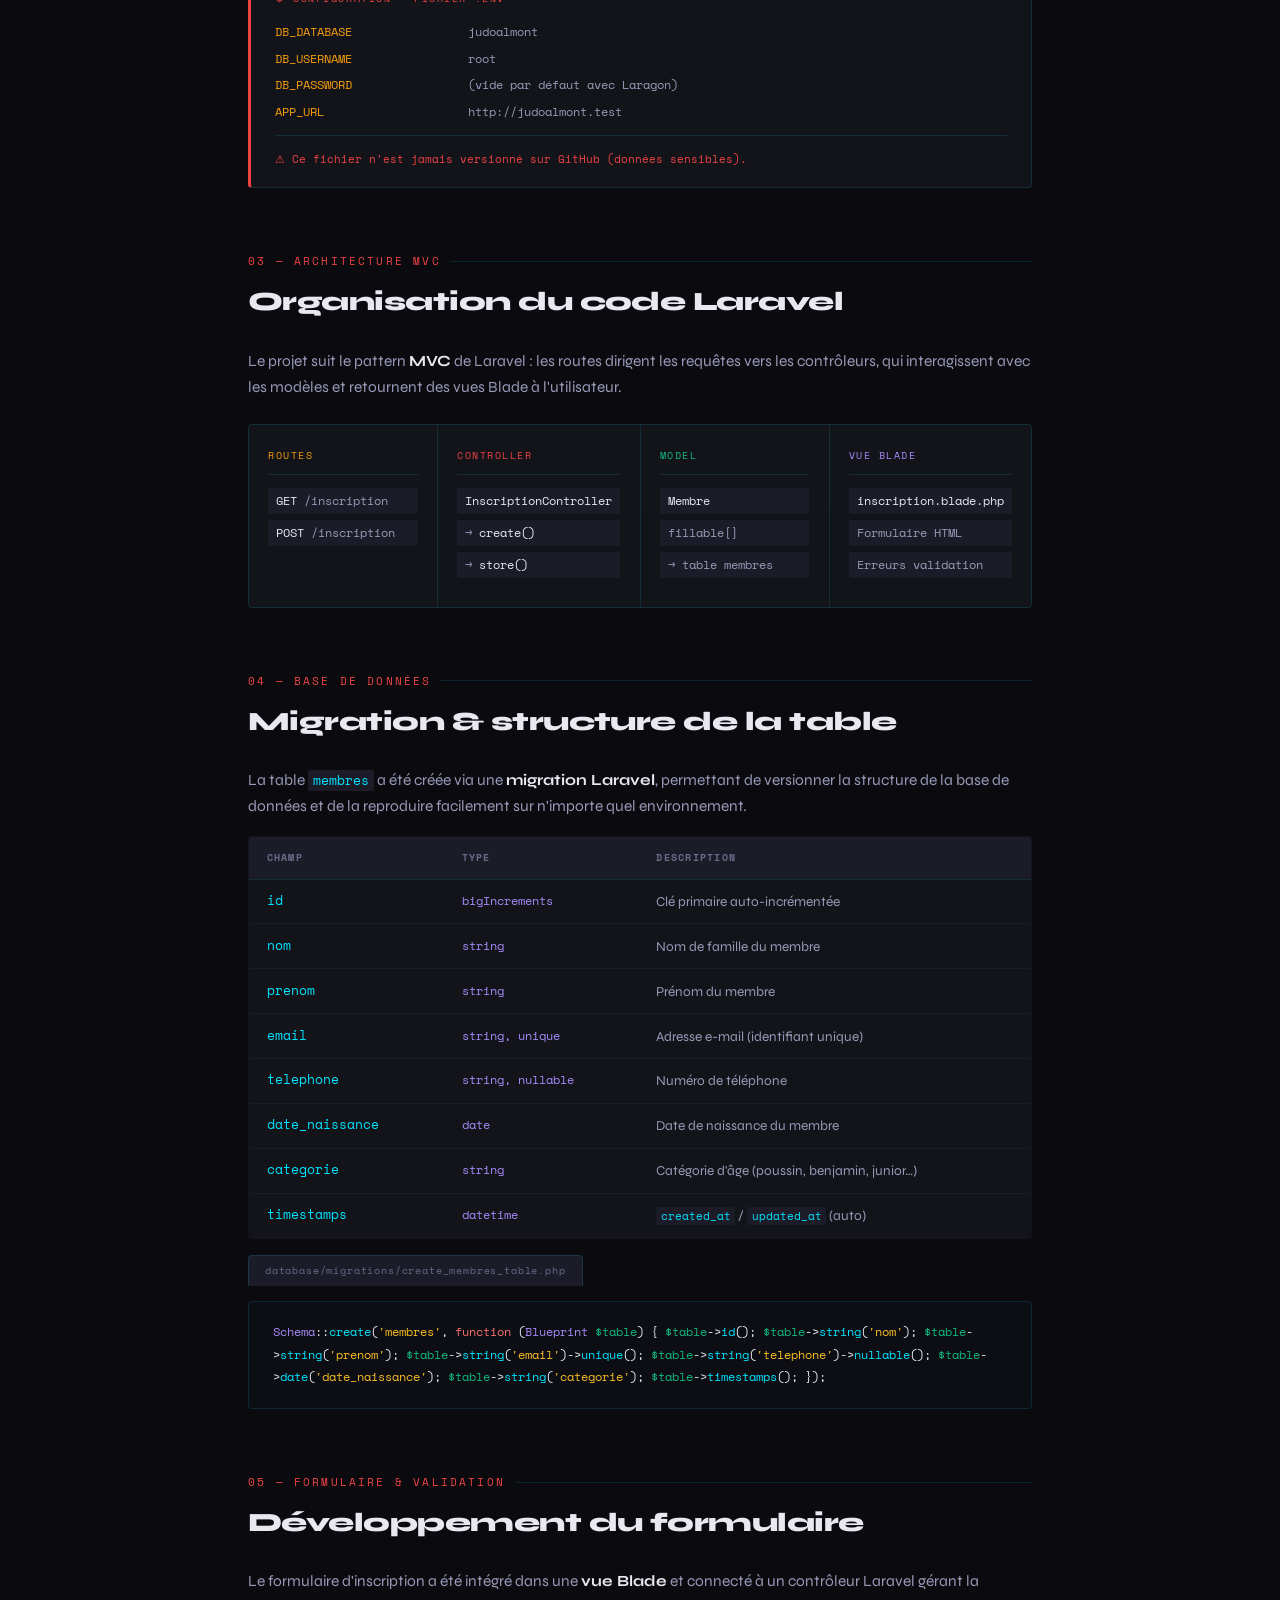
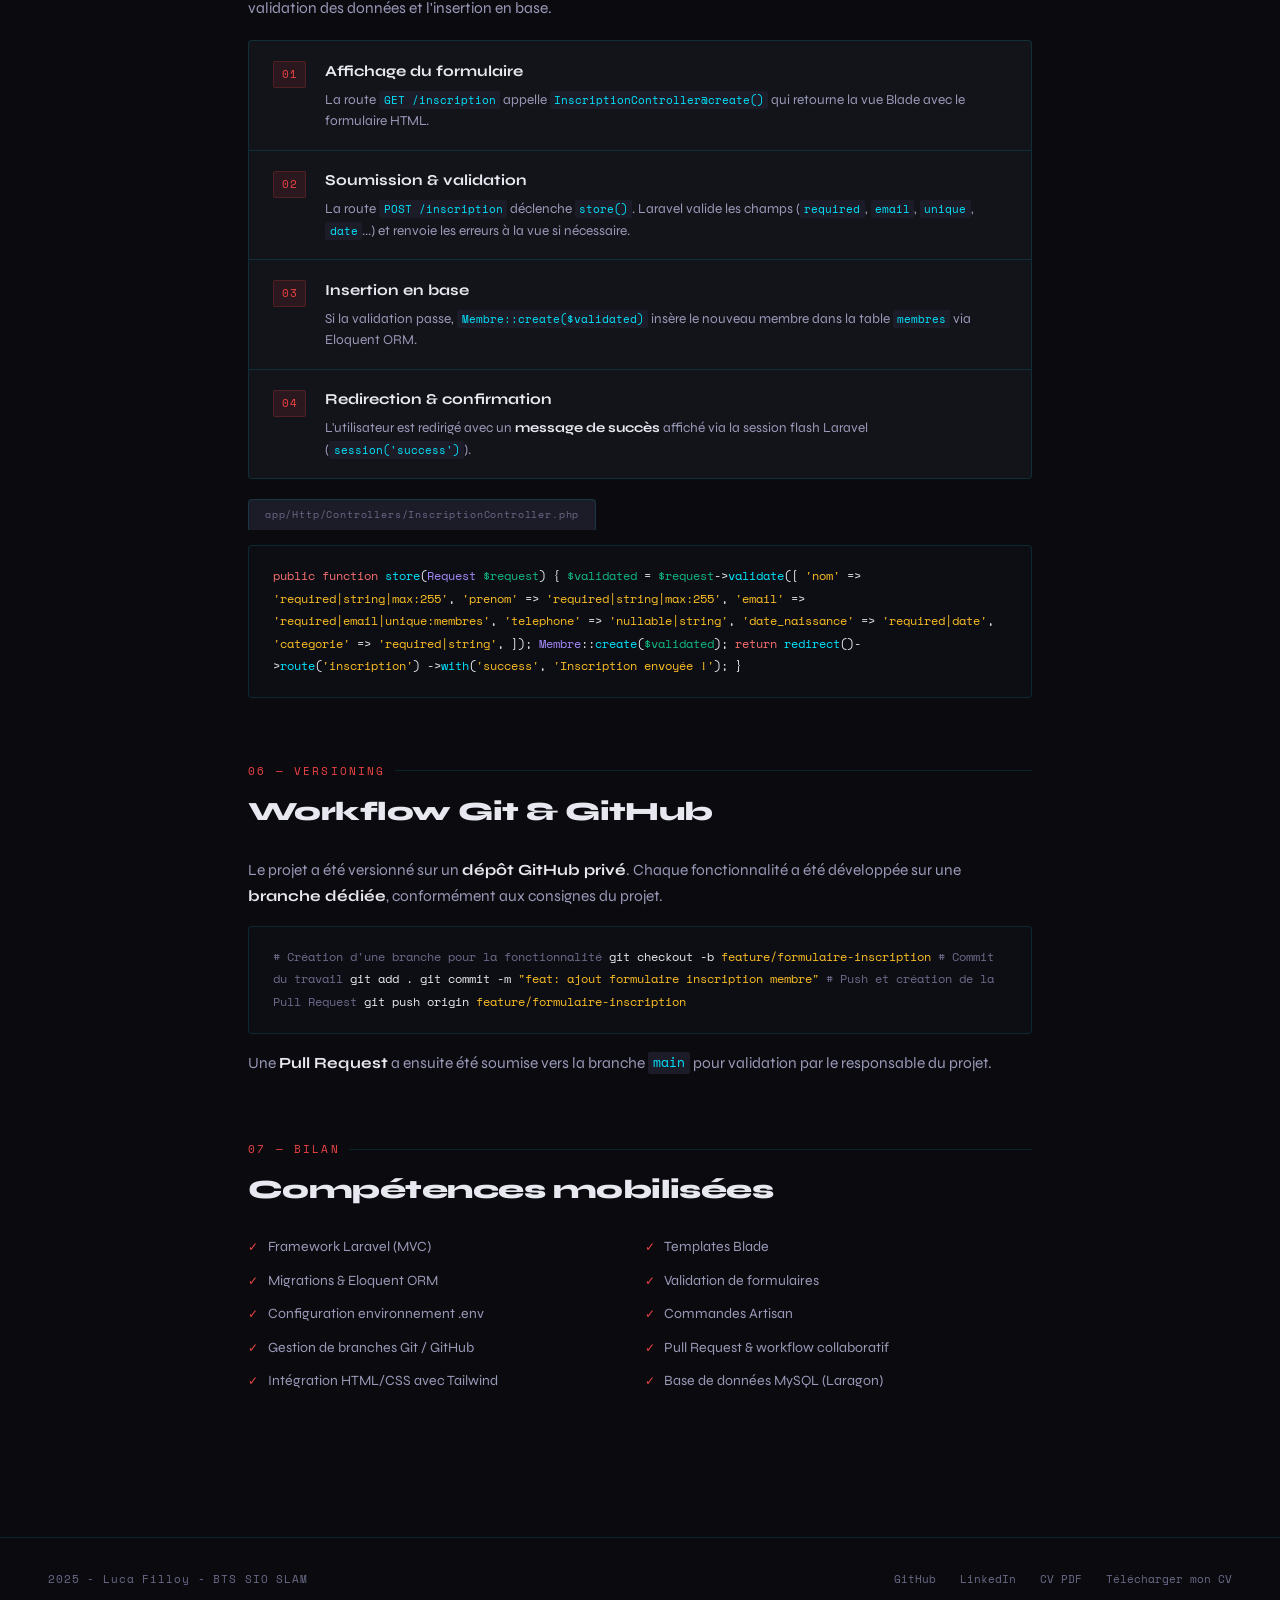
==== commit 8e4f8c85: "Suppression du lien de téléchargement pour les consignes Laravel dans la section de documentation" ====
--- a/stage1-judo-almont.html
+++ b/stage1-judo-almont.html
@@ -60,7 +60,6 @@
     <strong>Documentation du projet disponible</strong> — Consignes de développement & guide d'installation
   </div>
   <div class="download-links">
-    <a href="ProjetJudoClubAlmont.pdf" download class="dl-btn dl-btn-primary">⬇ Consignes Laravel</a>
     <a href="documents/TutoJudoAlmont.txt" download class="dl-btn dl-btn-outline">⬇ Guide d'installation</a>
   </div>
 </div>
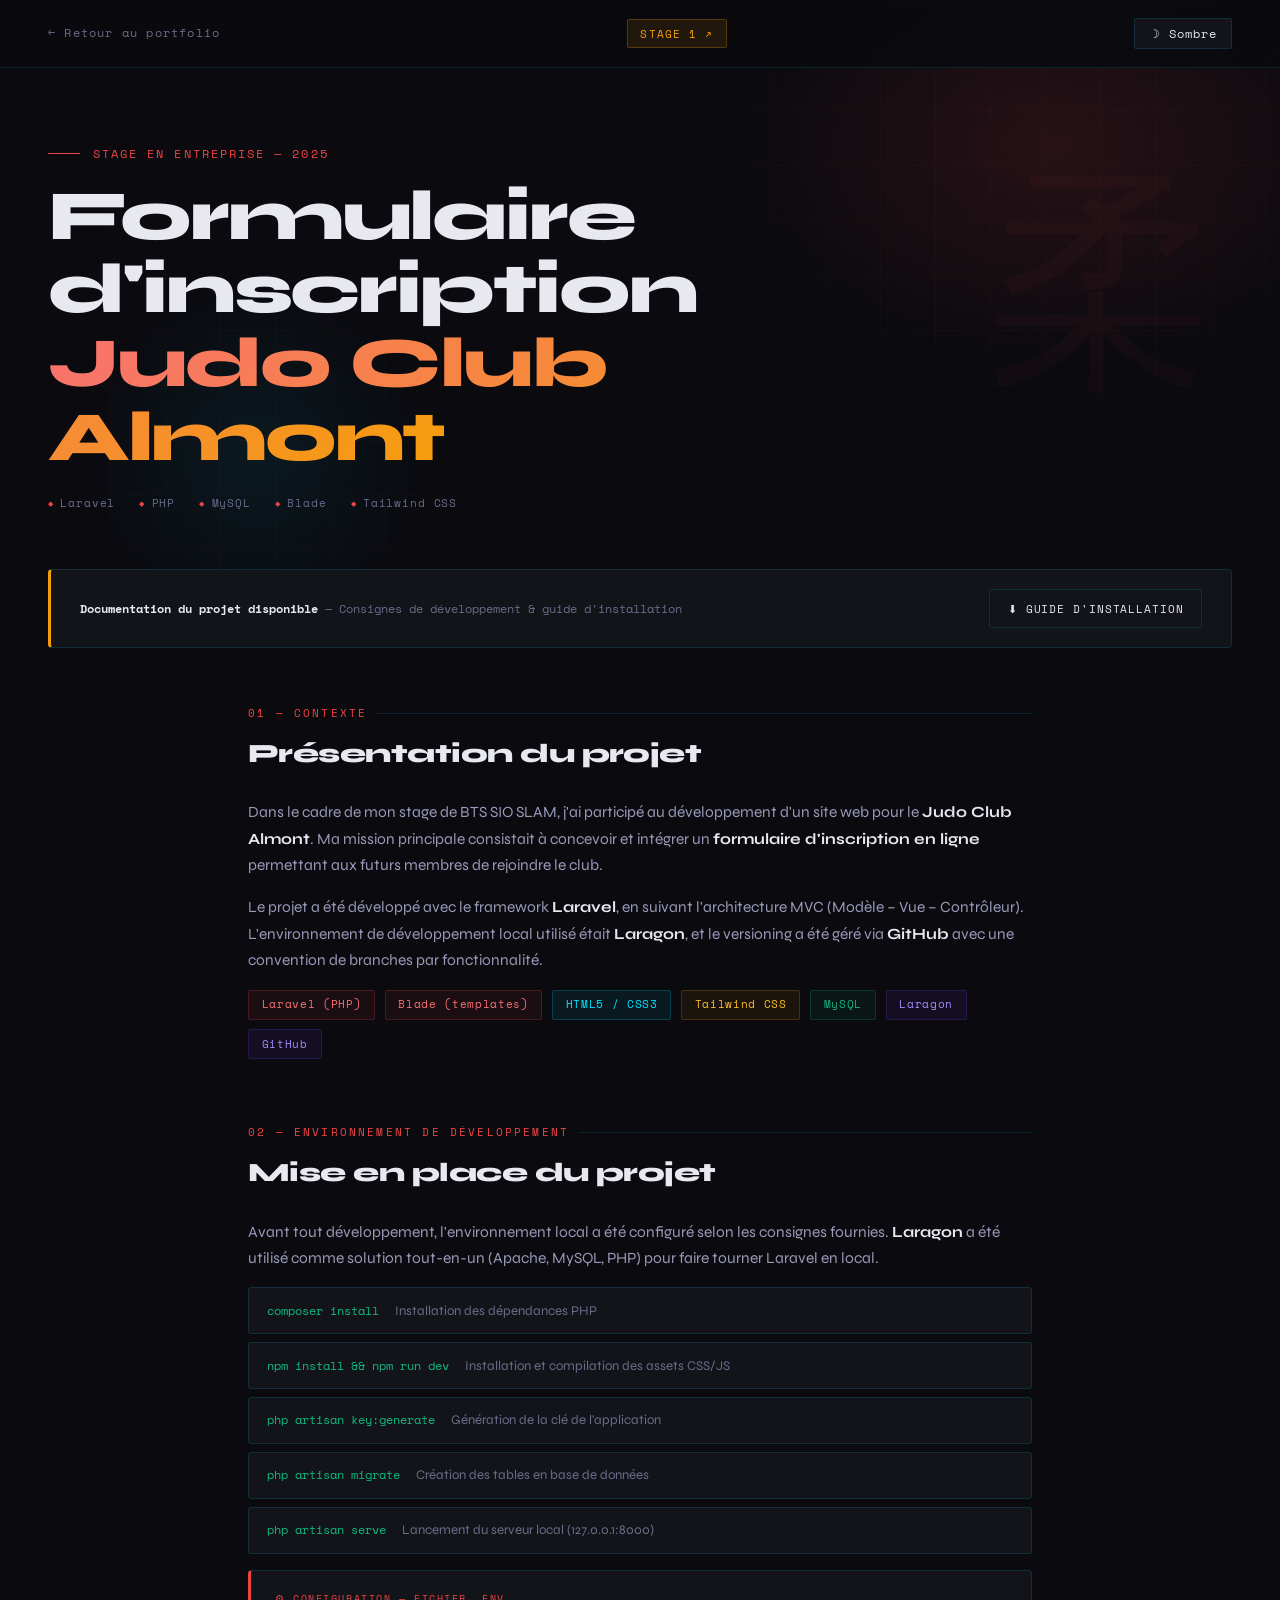
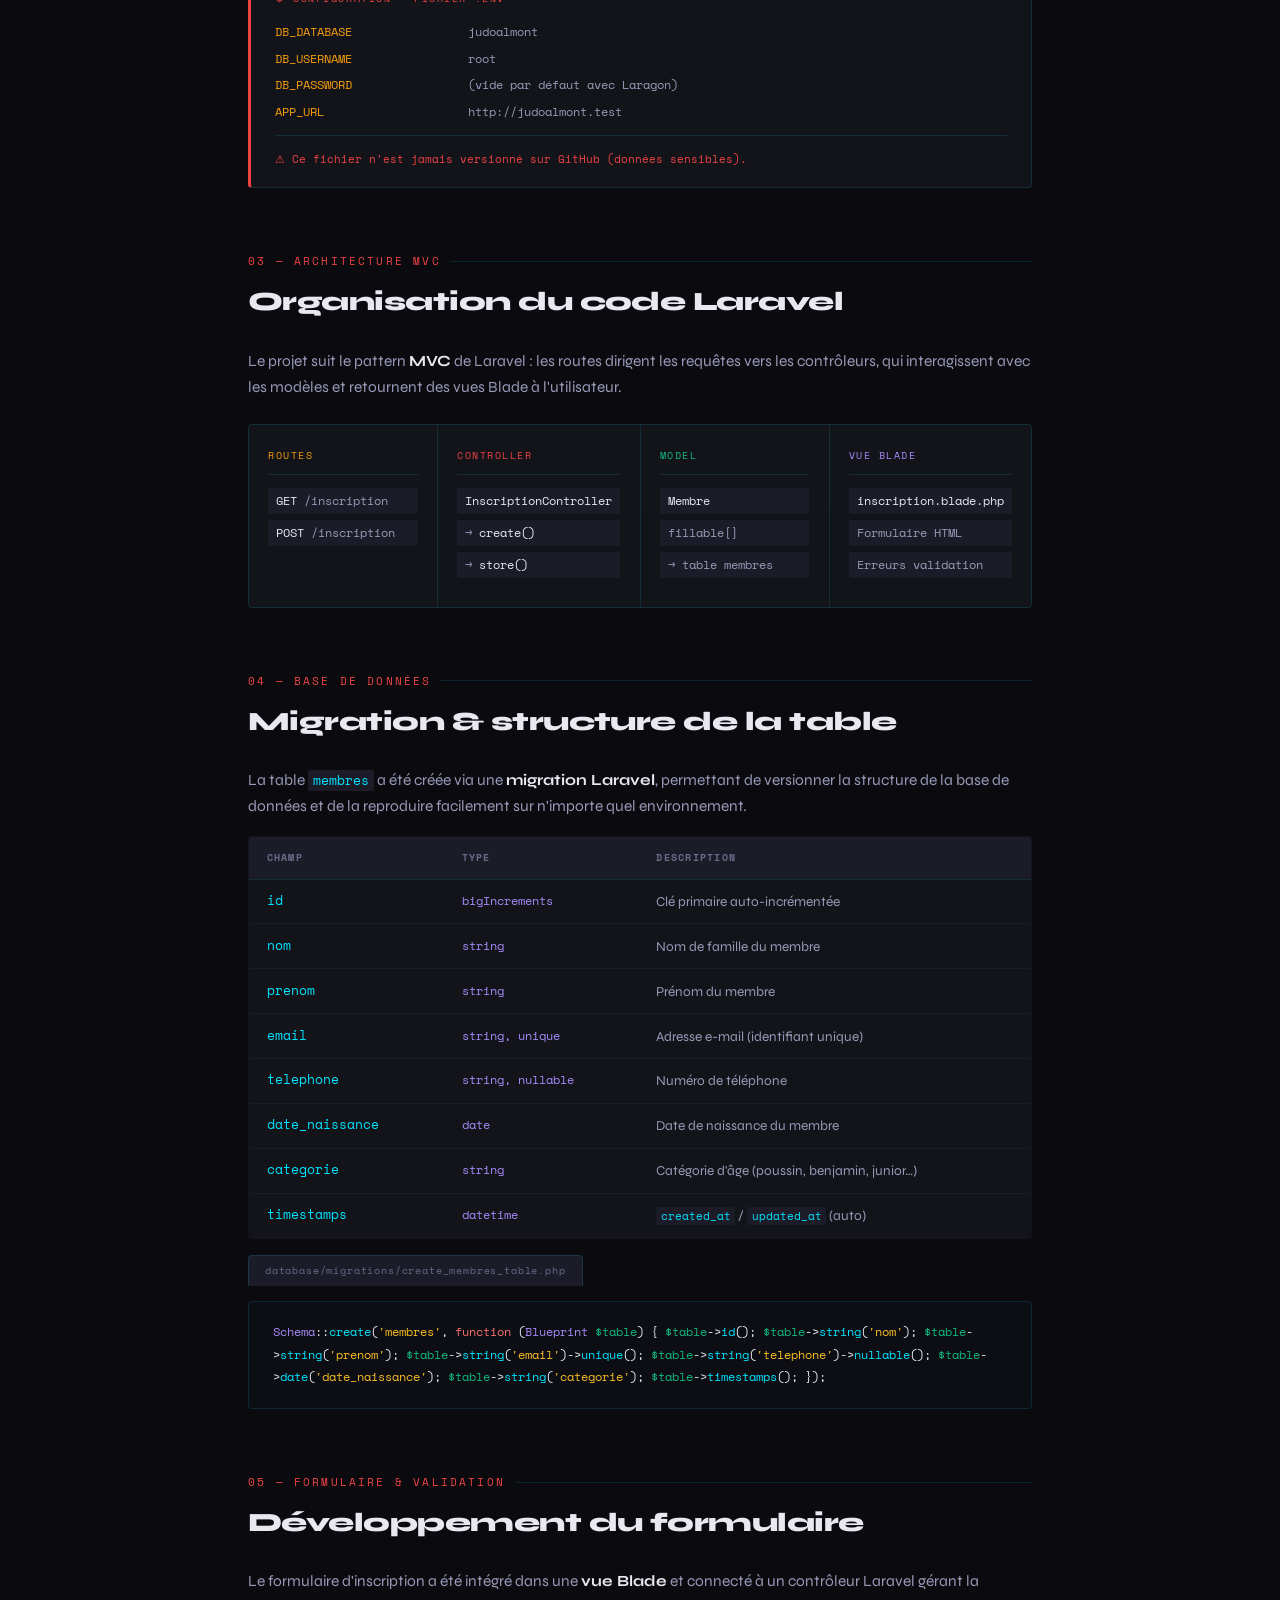
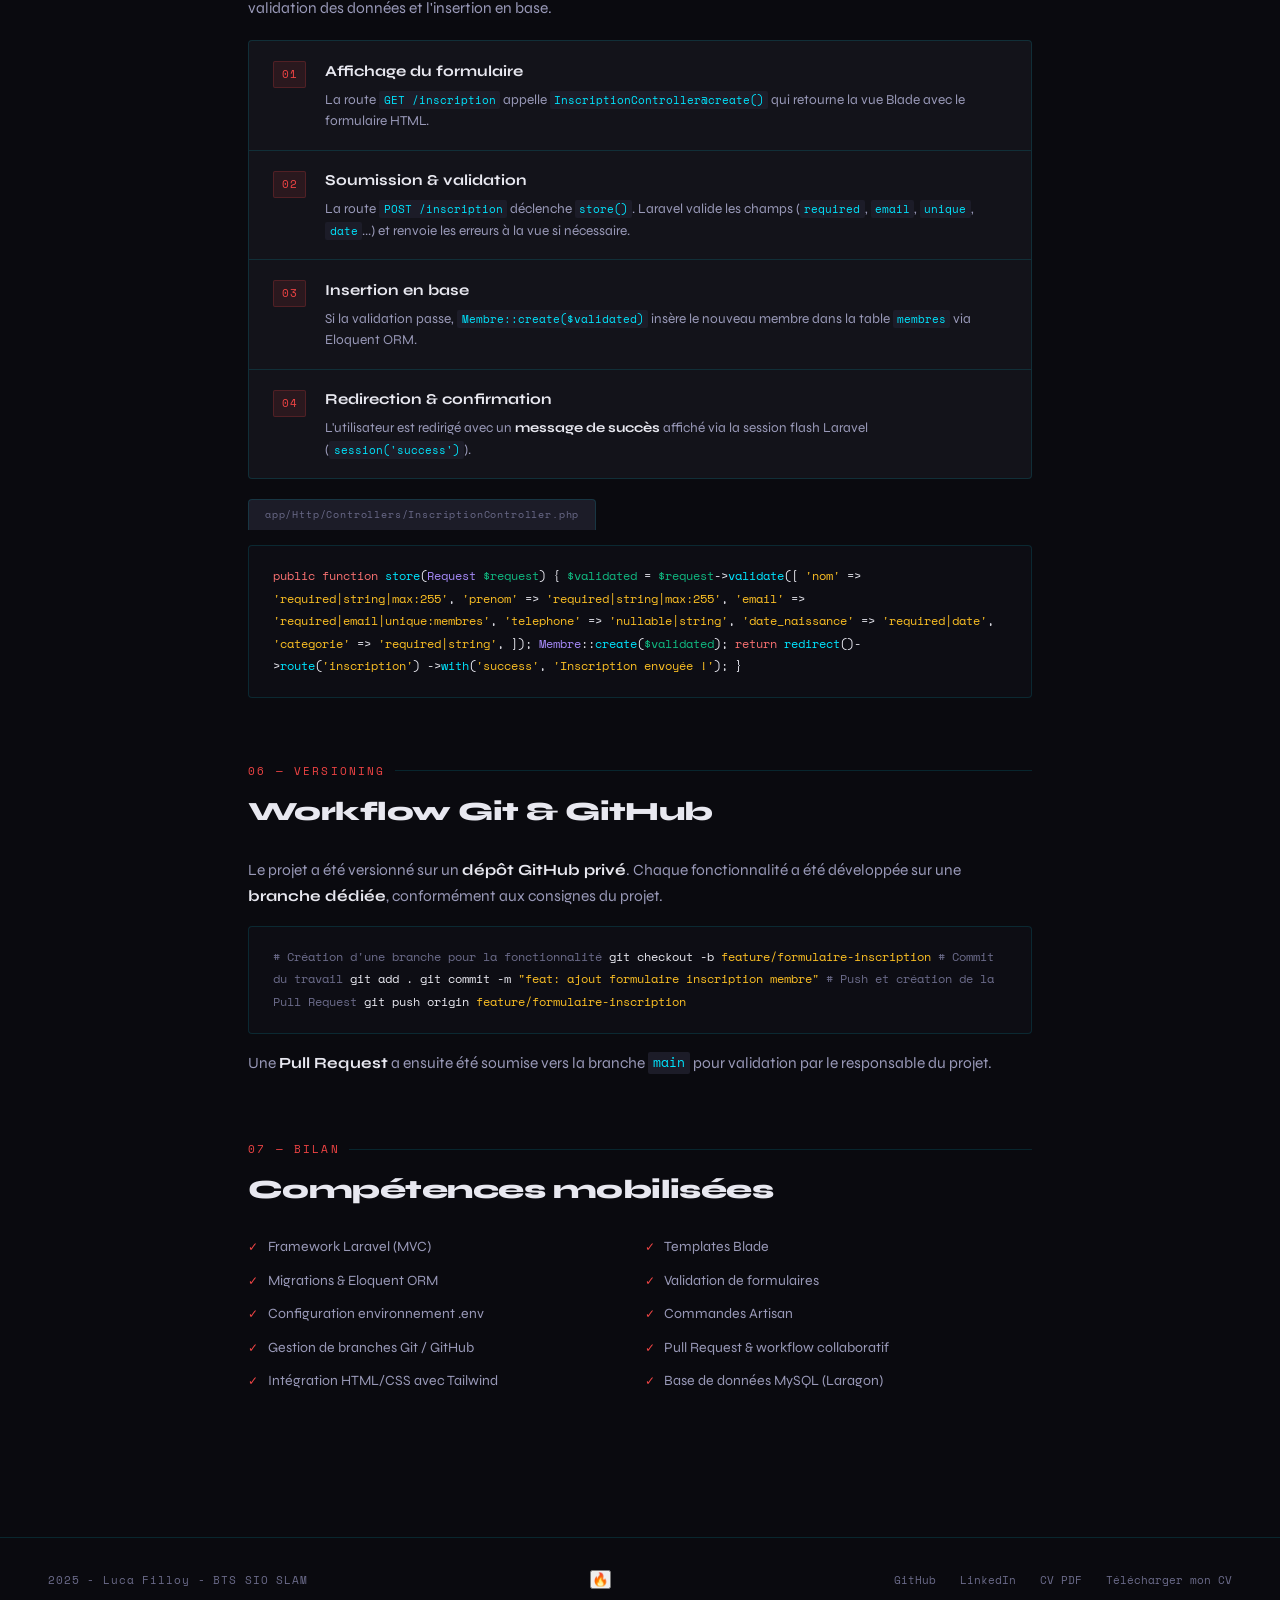
==== commit 3385ce85: "Ajout d'une petite fleche aux nav-tag" ====
--- a/stage1-judo-almont.html
+++ b/stage1-judo-almont.html
@@ -13,7 +13,7 @@
 
 <nav>
   <a href="index.html" class="nav-back">← Retour au portfolio</a>
-  <span class="nav-tag" id="btn-stage1">STAGE 1</span>
+  <span class="nav-tag" id="btn-stage1">STAGE 1 ↗</span>
   <button id="theme-toggle" aria-label="Changer de thème">
     <span class="icon-dark">&#9789; Sombre</span>
     <span class="icon-light">&#9728; Clair</span>
@@ -364,6 +364,7 @@
 
 <footer>
   <span class="footer-copy">2025 - Luca Filloy - BTS SIO SLAM</span>
+  <button id="fire-egg" aria-label="easter egg">🔥</button>
   <div class="footer-links">
     <a href="https://github.com/lucafilloy" target="_blank">GitHub</a>
     <a href="https://www.linkedin.com/in/luca-filloy-222b61349/" target="_blank">LinkedIn</a>
@@ -407,6 +408,60 @@
     document.getElementById('cr-card').classList.remove('active');
     document.getElementById('cr-overlay').classList.remove('active');
 }
+
+  /* ── EASTER EGG 🔥 ── */
+  const fireBtn = document.getElementById('fire-egg');
+  let fireInterval = null;
+  let lavaInterval = null;
+
+  const EMOJIS = ['🔥','🔥','🔥','🔥','💥','🌋','✨','💫','🔴','🟠'];
+  const CRACKS = ['🌋','🔥','💥'];
+
+  function spawnFlame() {
+    const el = document.createElement('span');
+    el.className = 'fire-particle';
+    el.textContent = EMOJIS[Math.floor(Math.random() * EMOJIS.length)];
+    el.style.left   = Math.random() * 100 + 'vw';
+    el.style.fontSize = (0.8 + Math.random() * 1.8) + 'rem';
+    el.style.setProperty('--dur', (1.5 + Math.random() * 2) + 's');
+    document.body.appendChild(el);
+    setTimeout(() => el.remove(), 3500);
+  }
+
+  function spawnCrack() {
+    const el = document.createElement('span');
+    el.className = 'lava-crack';
+    el.textContent = CRACKS[Math.floor(Math.random() * CRACKS.length)];
+    el.style.left = Math.random() * 95 + 'vw';
+    el.style.fontSize = (1.5 + Math.random() * 2) + 'rem';
+    document.body.appendChild(el);
+    setTimeout(() => el.remove(), 1200);
+  }
+
+  function ignite() {
+    document.body.classList.add('on-fire');
+    fireBtn.textContent = '🧯';
+    fireInterval = setInterval(spawnFlame, 180);
+    lavaInterval = setInterval(spawnCrack, 400);
+    localStorage.setItem('on-fire', 'true');
+  }
+
+  function extinguish() {
+    document.body.classList.remove('on-fire');
+    fireBtn.textContent = '🔥';
+    clearInterval(fireInterval);
+    clearInterval(lavaInterval);
+    fireInterval = null;
+    lavaInterval = null;
+    document.querySelectorAll('.fire-particle, .lava-crack').forEach(el => el.remove());
+    localStorage.setItem('on-fire', 'false');
+  }
+
+  fireBtn.addEventListener('click', function() {
+    document.body.classList.contains('on-fire') ? extinguish() : ignite();
+  });
+
+  if (localStorage.getItem('on-fire') === 'true') ignite();
 </script>
 </body>
 </html>
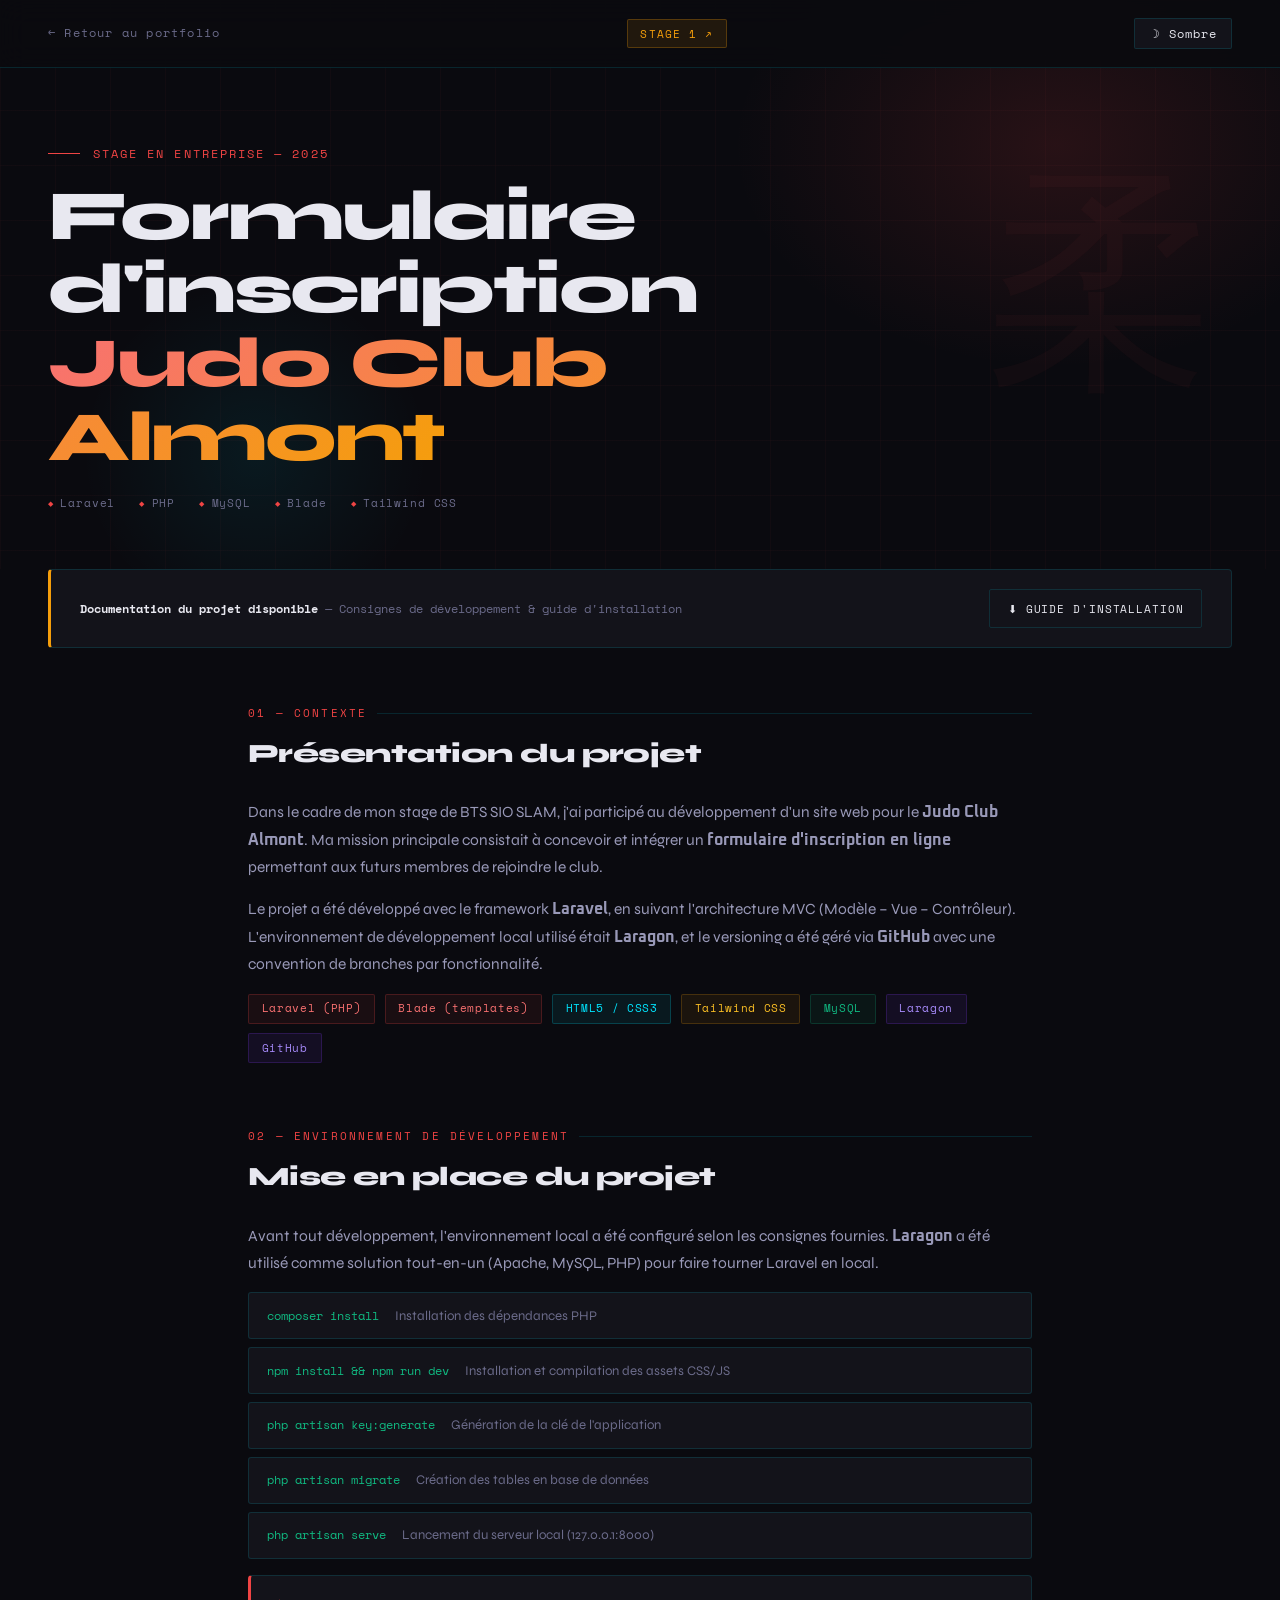
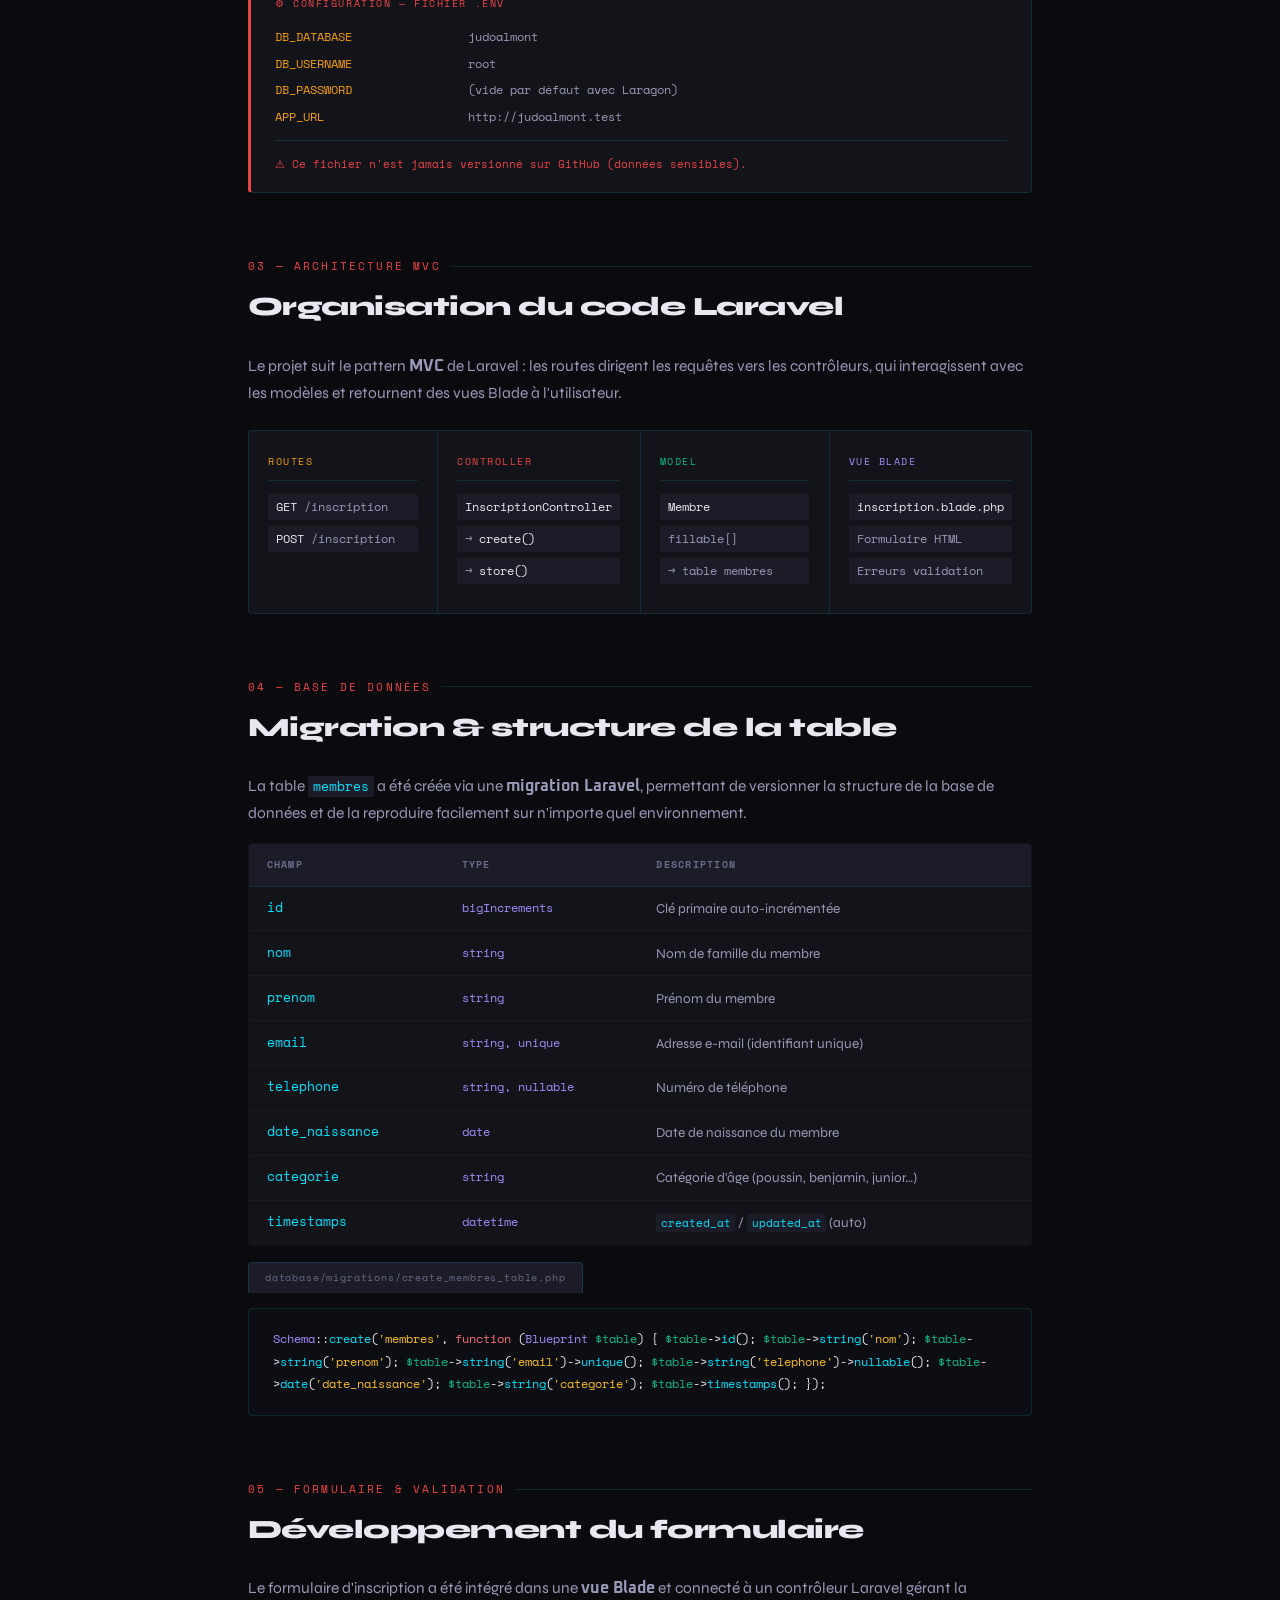
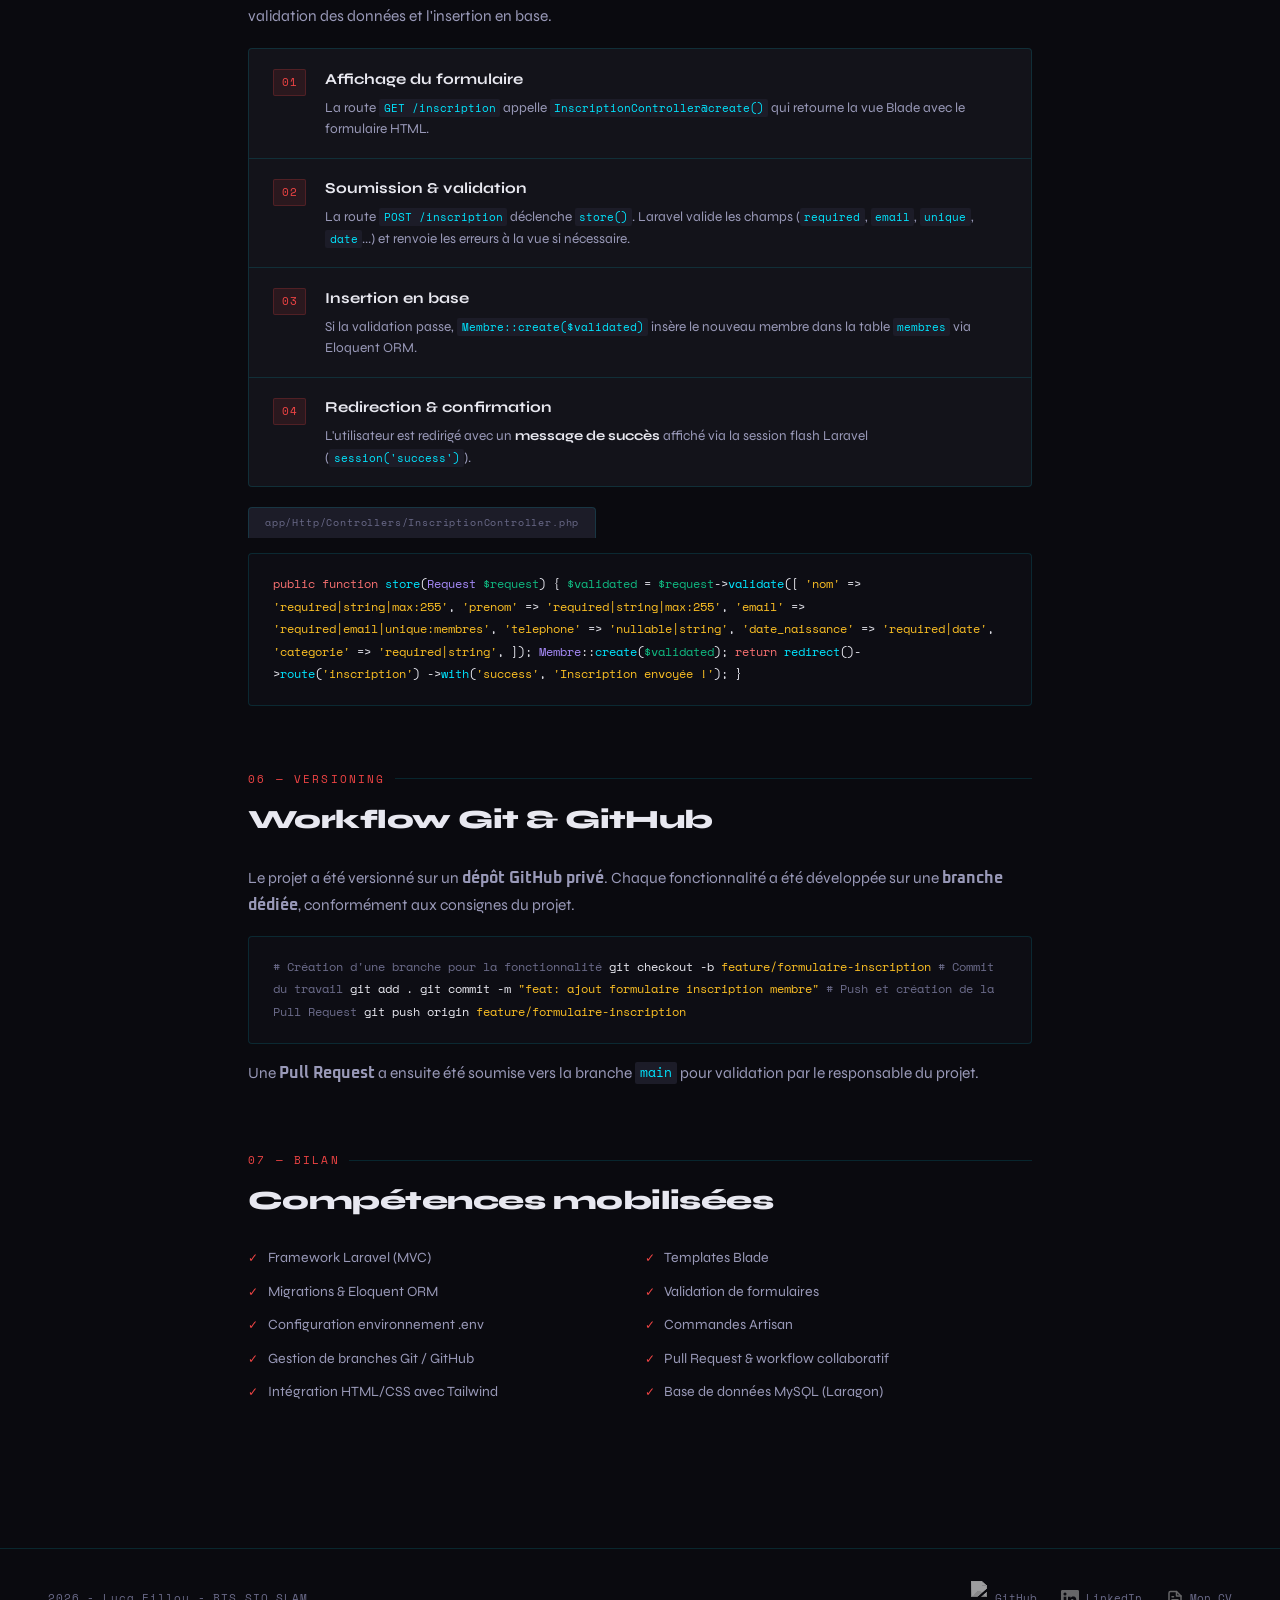
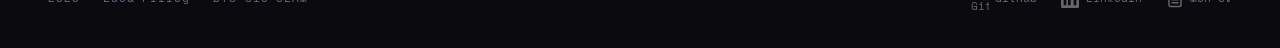
==== commit d2203141: "modification du footer" ====
--- a/stage1-judo-almont.html
+++ b/stage1-judo-almont.html
@@ -4,7 +4,7 @@
   <meta charset="UTF-8"/>
   <meta name="viewport" content="width=device-width, initial-scale=1.0"/>
   <title>Stage 1 – Formulaire d'inscription Judo Club Almont</title>
-  <link href="https://fonts.googleapis.com/css2?family=Space+Mono:wght@400;700&family=Syne:wght@400;600;800&display=swap" rel="stylesheet"/>
+  <link  href="https://fonts.googleapis.com/css2?family=Space+Mono:wght@400;700&family=Syne:wght@400;600;800&family=Oxanium:wght@400;600;700&display=swap" rel="stylesheet"/>
   <link rel="stylesheet" href="style-stage1.css"/>
   <!-- Favicon dynamique selon theme -->
   <link id="favicon" rel="icon" type="image/svg+xml" href="favicon-dark.svg"/>
@@ -363,13 +363,21 @@
 </div>
 
 <footer>
-  <span class="footer-copy">2025 - Luca Filloy - BTS SIO SLAM</span>
+  <span class="footer-copy">2026 - Luca Filloy - BTS SIO SLAM</span>
   <button id="fire-egg" aria-label="easter egg">🔥</button>
   <div class="footer-links">
-    <a href="https://github.com/lucafilloy" target="_blank">GitHub</a>
-    <a href="https://www.linkedin.com/in/luca-filloy-222b61349/" target="_blank">LinkedIn</a>
-    <a href="documents/CVFilloyLuca.pdf" target="_blank">CV PDF</a>
-    <a href="documents/CVFilloyLuca.pdf" download>Télécharger mon CV</a>  
+    <a href="https://github.com/lucafilloy" target="_blank">
+      <img src="https://cdn.jsdelivr.net/gh/devicons/devicon/icons/github/github-original.svg" width="18" alt="GitHub"/>
+      GitHub
+    </a>
+    <a href="https://www.linkedin.com/in/luca-filloy-222b61349/" target="_blank">
+      <svg xmlns="http://www.w3.org/2000/svg" width="18" height="18" viewBox="0 0 24 24" fill="currentColor"><path d="M20.447 20.452h-3.554v-5.569c0-1.328-.027-3.037-1.852-3.037-1.853 0-2.136 1.445-2.136 2.939v5.667H9.351V9h3.414v1.561h.046c.477-.9 1.637-1.85 3.37-1.85 3.601 0 4.267 2.37 4.267 5.455v6.286zM5.337 7.433a2.062 2.062 0 0 1-2.063-2.065 2.064 2.064 0 1 1 2.063 2.065zm1.782 13.019H3.555V9h3.564v11.452zM22.225 0H1.771C.792 0 0 .774 0 1.729v20.542C0 23.227.792 24 1.771 24h20.451C23.2 24 24 23.227 24 22.271V1.729C24 .774 23.2 0 22.222 0h.003z"/></svg>
+      LinkedIn
+    </a>
+    <a href="documents/CVFilloyLuca.pdf" target="_blank">
+      <svg xmlns="http://www.w3.org/2000/svg" width="18" height="18" viewBox="0 0 24 24" fill="none" stroke="currentColor" stroke-width="2" stroke-linecap="round" stroke-linejoin="round"><path d="M14 2H6a2 2 0 0 0-2 2v16a2 2 0 0 0 2 2h12a2 2 0 0 0 2-2V8z"/><polyline points="14 2 14 8 20 8"/><line x1="16" y1="13" x2="8" y2="13"/><line x1="16" y1="17" x2="8" y2="17"/><polyline points="10 9 9 9 8 9"/></svg>
+      Mon CV
+    </a>
   </div>
 </footer>
 
--- a/style-stage1.css
+++ b/style-stage1.css
@@ -143,7 +143,8 @@
       margin: 1.8rem 0 0.7rem; font-family: var(--mono); letter-spacing: 0.06em;
     }
     p { color: #9999b8; font-size: 0.97rem; margin-bottom: 1rem; }
-    p strong { color: var(--text); }
+    /* p strong { color: var(--text); } */
+    p strong { font-family: 'Oxanium', sans-serif; font-weight: 700; }
     code {
       font-family: var(--mono); font-size: 0.82em;
       background: var(--surface2); color: var(--accent);
@@ -343,6 +344,26 @@
   text-decoration: none;
   transition: color 0.2s;
 }
+.footer-links a {
+  font-family: var(--mono);
+  font-size: 0.68rem;
+  color: var(--muted);
+  text-decoration: none;
+  transition: color 0.2s;
+  display: flex;
+  align-items: center;
+  gap: 0.4rem;
+}
+.footer-links a img,
+.footer-links a svg {
+  opacity: 0.6;
+  filter: grayscale(1) brightness(1.5);
+  transition: opacity 0.2s;
+}
+.footer-links a:hover svg,
+.footer-links a:hover img {
+  opacity: 1;
+}
 .footer-links a:hover { color: var(--accent); }
 
 /* ── COMPTE RENDU CARD ── */
@@ -409,4 +430,154 @@
   display: flex;
   gap: 0.8rem;
   flex-wrap: wrap;
+}
+
+/* ── EASTER EGG ── */
+#fire-egg {
+  background: transparent;
+  border: none;
+  cursor: pointer;
+  font-size: 1rem;
+  opacity: 0;
+  transition: opacity 0.3s;
+  padding: 0;
+}
+#fire-egg:hover { opacity: 1; }
+
+/* ── MODE FEU ── */
+body.on-fire {
+  animation: fireShake 0.06s infinite alternate;
+}
+
+/* Vignette lave sur les bords */
+body.on-fire::before {
+  content: '';
+  position: fixed;
+  inset: 0;
+  pointer-events: none;
+  z-index: 996;
+  background:
+    radial-gradient(ellipse at 0% 100%,   rgba(255,40,0,0.55)  0%, transparent 45%),
+    radial-gradient(ellipse at 100% 100%, rgba(255,100,0,0.5)  0%, transparent 45%),
+    radial-gradient(ellipse at 50% 100%,  rgba(255,20,0,0.4)   0%, transparent 40%),
+    radial-gradient(ellipse at 0% 50%,    rgba(200,30,0,0.25)  0%, transparent 35%),
+    radial-gradient(ellipse at 100% 50%,  rgba(200,30,0,0.25)  0%, transparent 35%),
+    radial-gradient(ellipse at 50% 0%,    rgba(255,60,0,0.15)  0%, transparent 40%);
+  animation: lavaFlicker 0.1s infinite alternate;
+  mix-blend-mode: screen;
+}
+
+/* Voile rouge général */
+body.on-fire::after {
+  content: '';
+  position: fixed;
+  inset: 0;
+  pointer-events: none;
+  z-index: 995;
+  background: rgba(180, 20, 0, 0.12);
+  animation: fireFlicker 0.2s infinite alternate;
+}
+
+body.on-fire nav {
+  background: rgba(60,5,0,0.95) !important;
+  border-bottom: 1px solid rgba(255,80,0,0.6) !important;
+  box-shadow: 0 2px 30px rgba(255,50,0,0.3) !important;
+}
+
+body.on-fire footer {
+  border-top-color: rgba(255,80,0,0.4) !important;
+  background: rgba(40,5,0,0.5) !important;
+}
+
+body.on-fire .project-card,
+body.on-fire .veille-card,
+body.on-fire .usage-card,
+body.on-fire .tool-card {
+  border-color: rgba(255,80,0,0.45) !important;
+  box-shadow: 0 0 20px rgba(255,50,0,0.15), inset 0 0 30px rgba(255,30,0,0.04) !important;
+}
+body.on-fire .project-card:hover,
+body.on-fire .veille-card:hover,
+body.on-fire .usage-card:hover {
+  border-color: rgba(255,140,0,0.8) !important;
+  box-shadow: 0 0 40px rgba(255,80,0,0.4) !important;
+}
+
+body.on-fire .section-num,
+body.on-fire .nav-logo,
+body.on-fire .hero-badge,
+body.on-fire .hero-eyebrow {
+  color: #ff5500 !important;
+}
+
+body.on-fire .btn-primary {
+  background: linear-gradient(135deg, #ff2200, #ff7700) !important;
+  box-shadow: 0 0 30px rgba(255,60,0,0.6) !important;
+  animation: btnPulse 0.5s infinite alternate;
+}
+
+body.on-fire .tag,
+body.on-fire .tech-tag,
+body.on-fire .meta-pill {
+  border-color: rgba(255,80,0,0.5) !important;
+  color: #ff8844 !important;
+  background: rgba(255,50,0,0.1) !important;
+}
+
+body.on-fire .section-line,
+body.on-fire .section-label::after {
+  background: linear-gradient(90deg, #ff4400, transparent) !important;
+}
+
+/* Scrollbar en lave */
+body.on-fire ::-webkit-scrollbar-thumb {
+  background: linear-gradient(180deg, #ff4400, #ff0000) !important;
+  box-shadow: 0 0 8px rgba(255,50,0,0.8) !important;
+}
+
+@keyframes fireShake {
+  0%   { transform: translateX(-1px) rotate(-0.3deg) skewX(-0.2deg); }
+  100% { transform: translateX(1px)  rotate(0.3deg)  skewX(0.2deg); }
+}
+@keyframes lavaFlicker {
+  0%   { opacity: 0.7; transform: scaleY(1); }
+  100% { opacity: 1;   transform: scaleY(1.02); }
+}
+@keyframes fireFlicker {
+  from { opacity: 0.8; }
+  to   { opacity: 1; }
+}
+@keyframes btnPulse {
+  from { box-shadow: 0 0 20px rgba(255,60,0,0.5); }
+  to   { box-shadow: 0 0 50px rgba(255,100,0,0.9); }
+}
+
+/* Particules */
+.fire-particle {
+  position: fixed;
+  pointer-events: none;
+  z-index: 997;
+  animation: floatUp var(--dur) ease-in forwards;
+  bottom: 0;
+  user-select: none;
+}
+@keyframes floatUp {
+  0%   { opacity: 1;   transform: translateY(0)     scale(1)    rotate(0deg); }
+  50%  { opacity: 0.8; transform: translateY(-40vh) scale(0.8)  rotate(10deg); }
+  100% { opacity: 0;   transform: translateY(-90vh) scale(0.3)  rotate(25deg); }
+}
+
+/* Cracks de lave en bas */
+.lava-crack {
+  position: fixed;
+  bottom: 0;
+  pointer-events: none;
+  z-index: 996;
+  font-size: 2rem;
+  animation: crackGlow 0.3s infinite alternate;
+  filter: drop-shadow(0 0 8px #ff4400);
+}
+@keyframes crackGlow {
+  from { filter: drop-shadow(0 0 6px #ff2200);  opacity: 0.7; }
+  to   { filter: drop-shadow(0 0 18px #ff8800); opacity: 1; }
 }
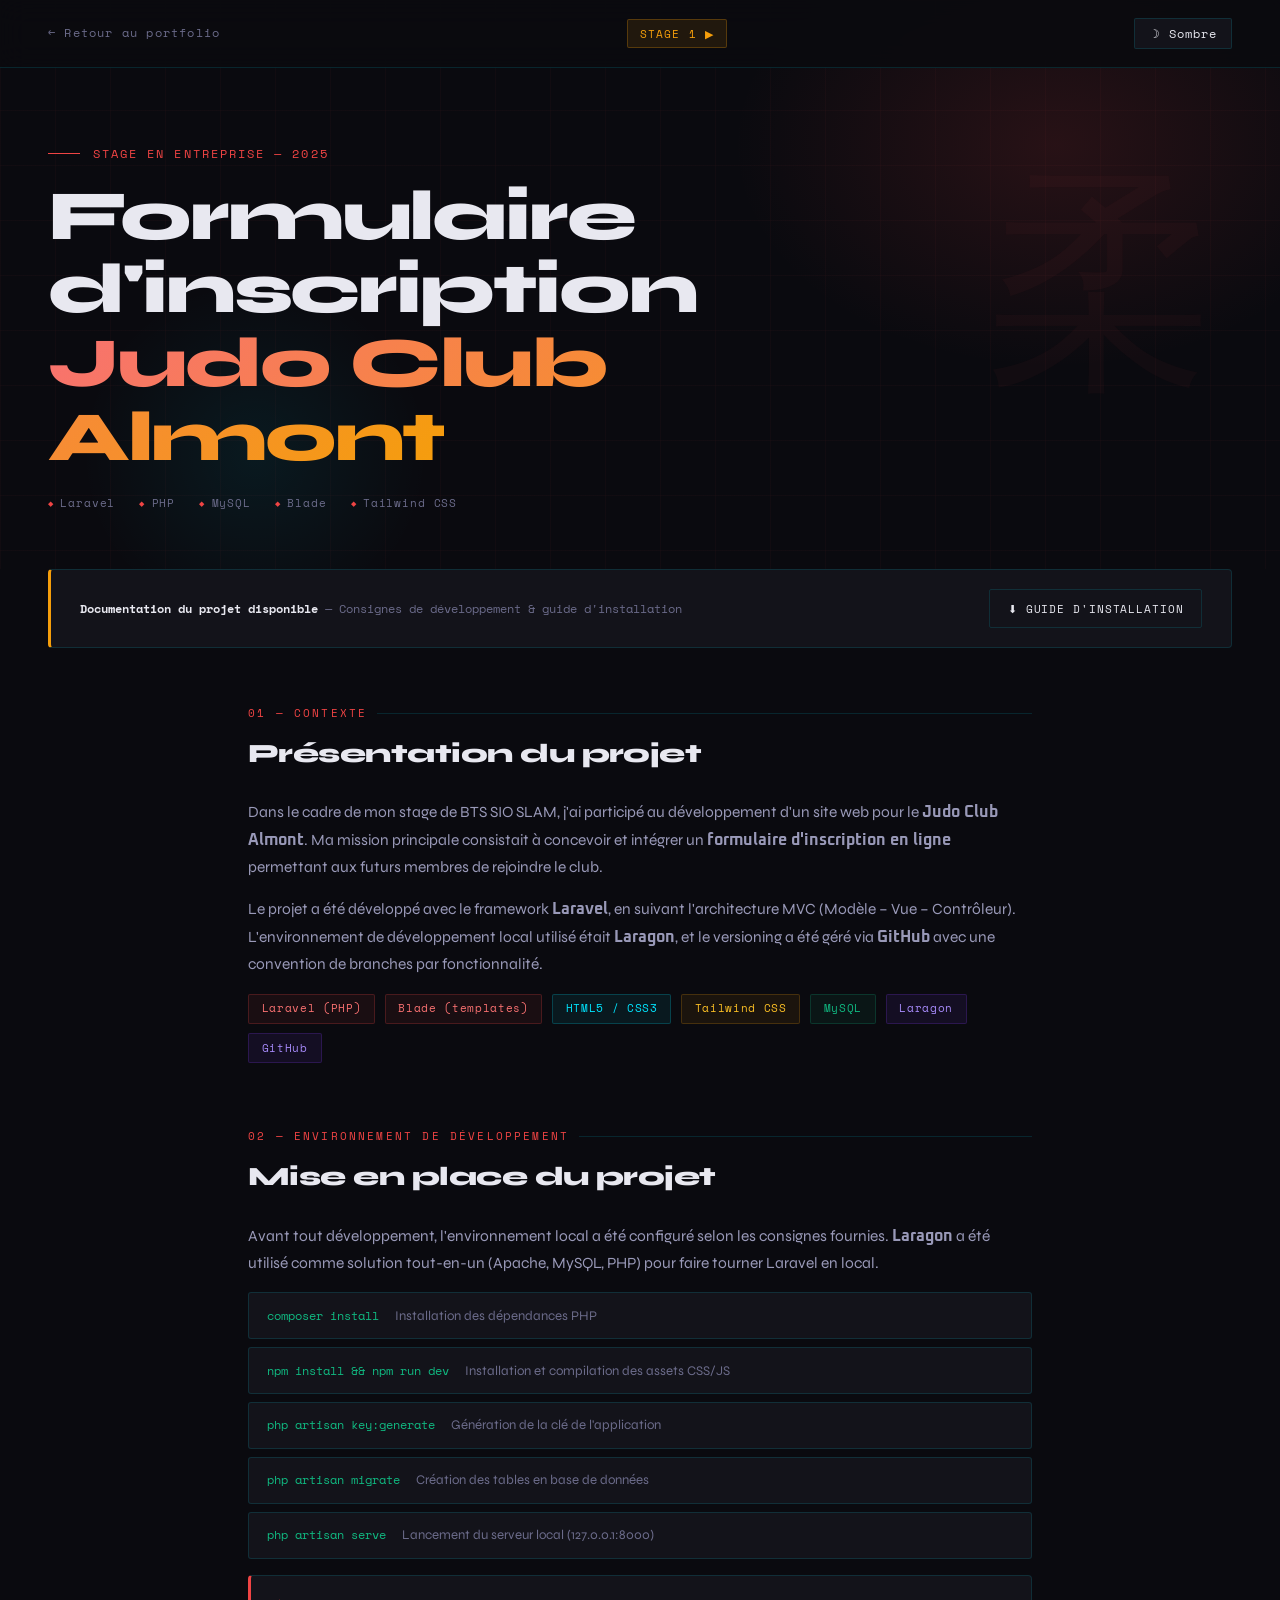
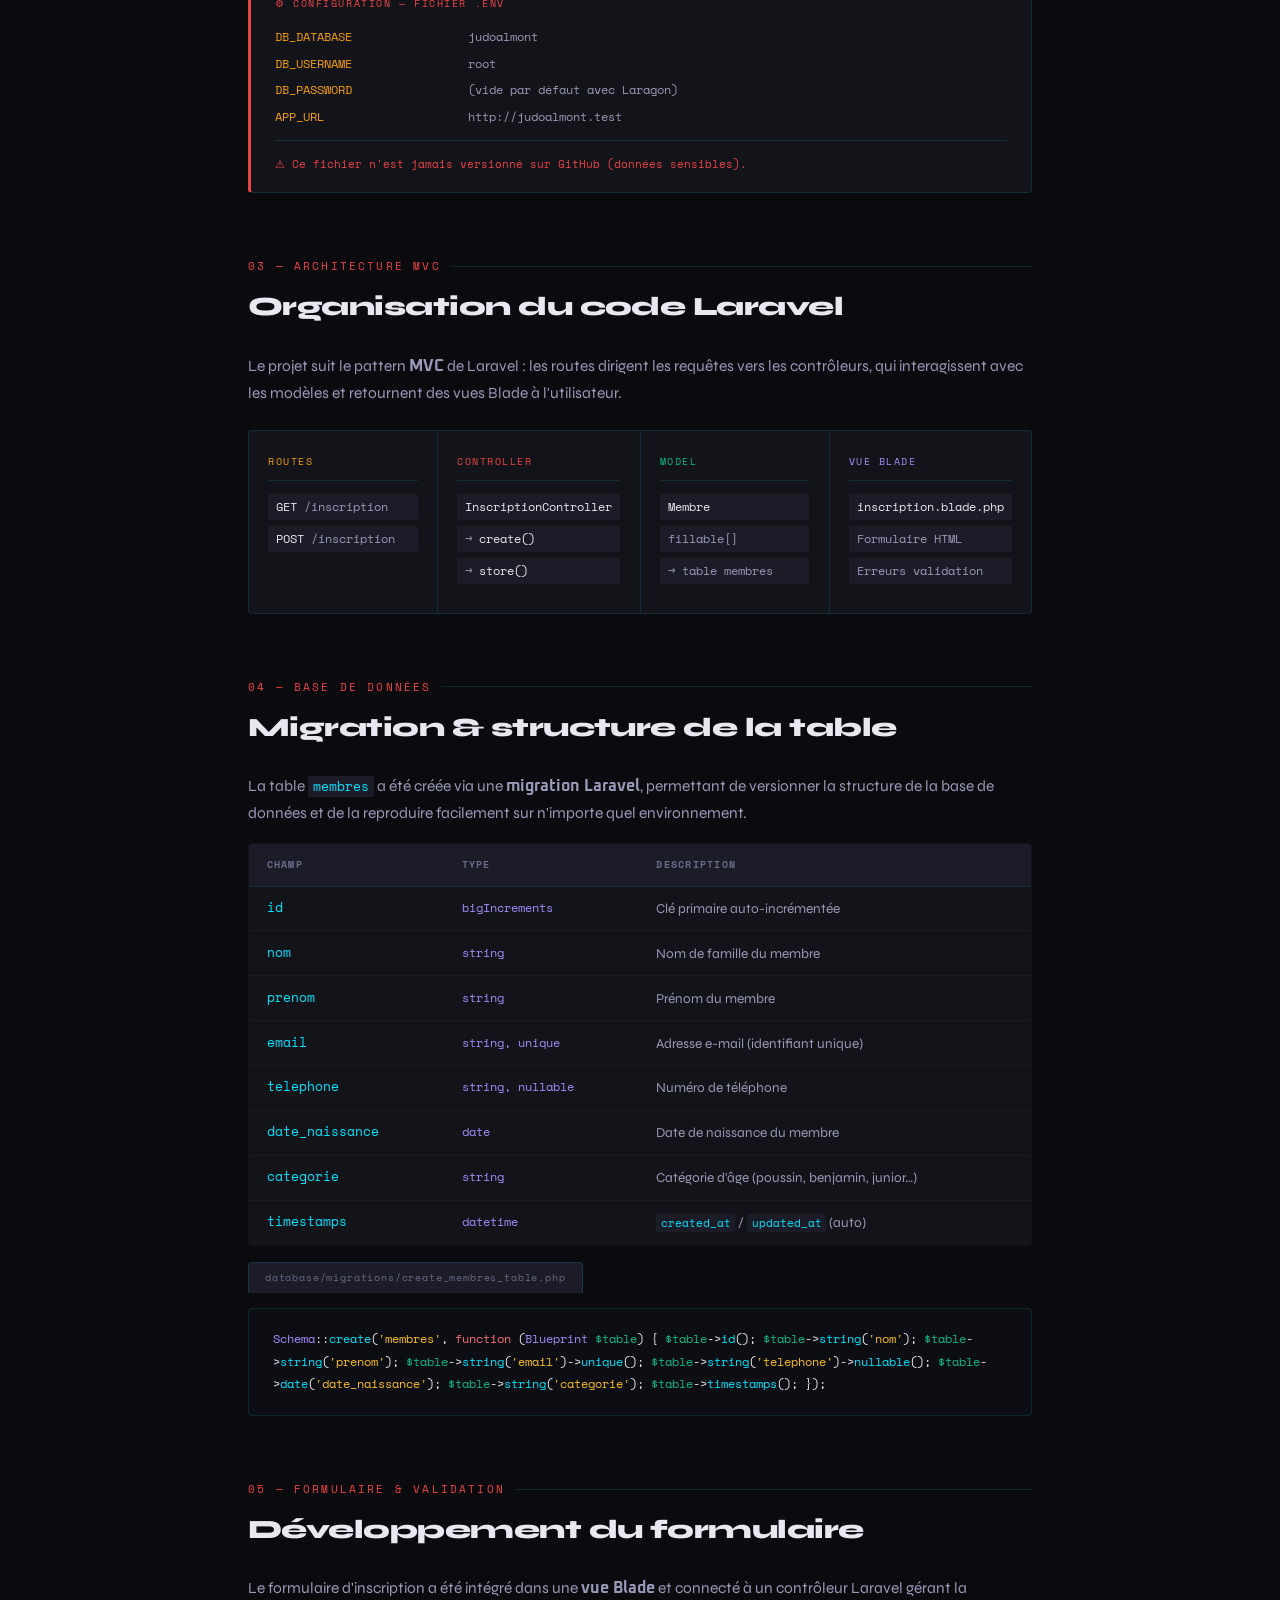
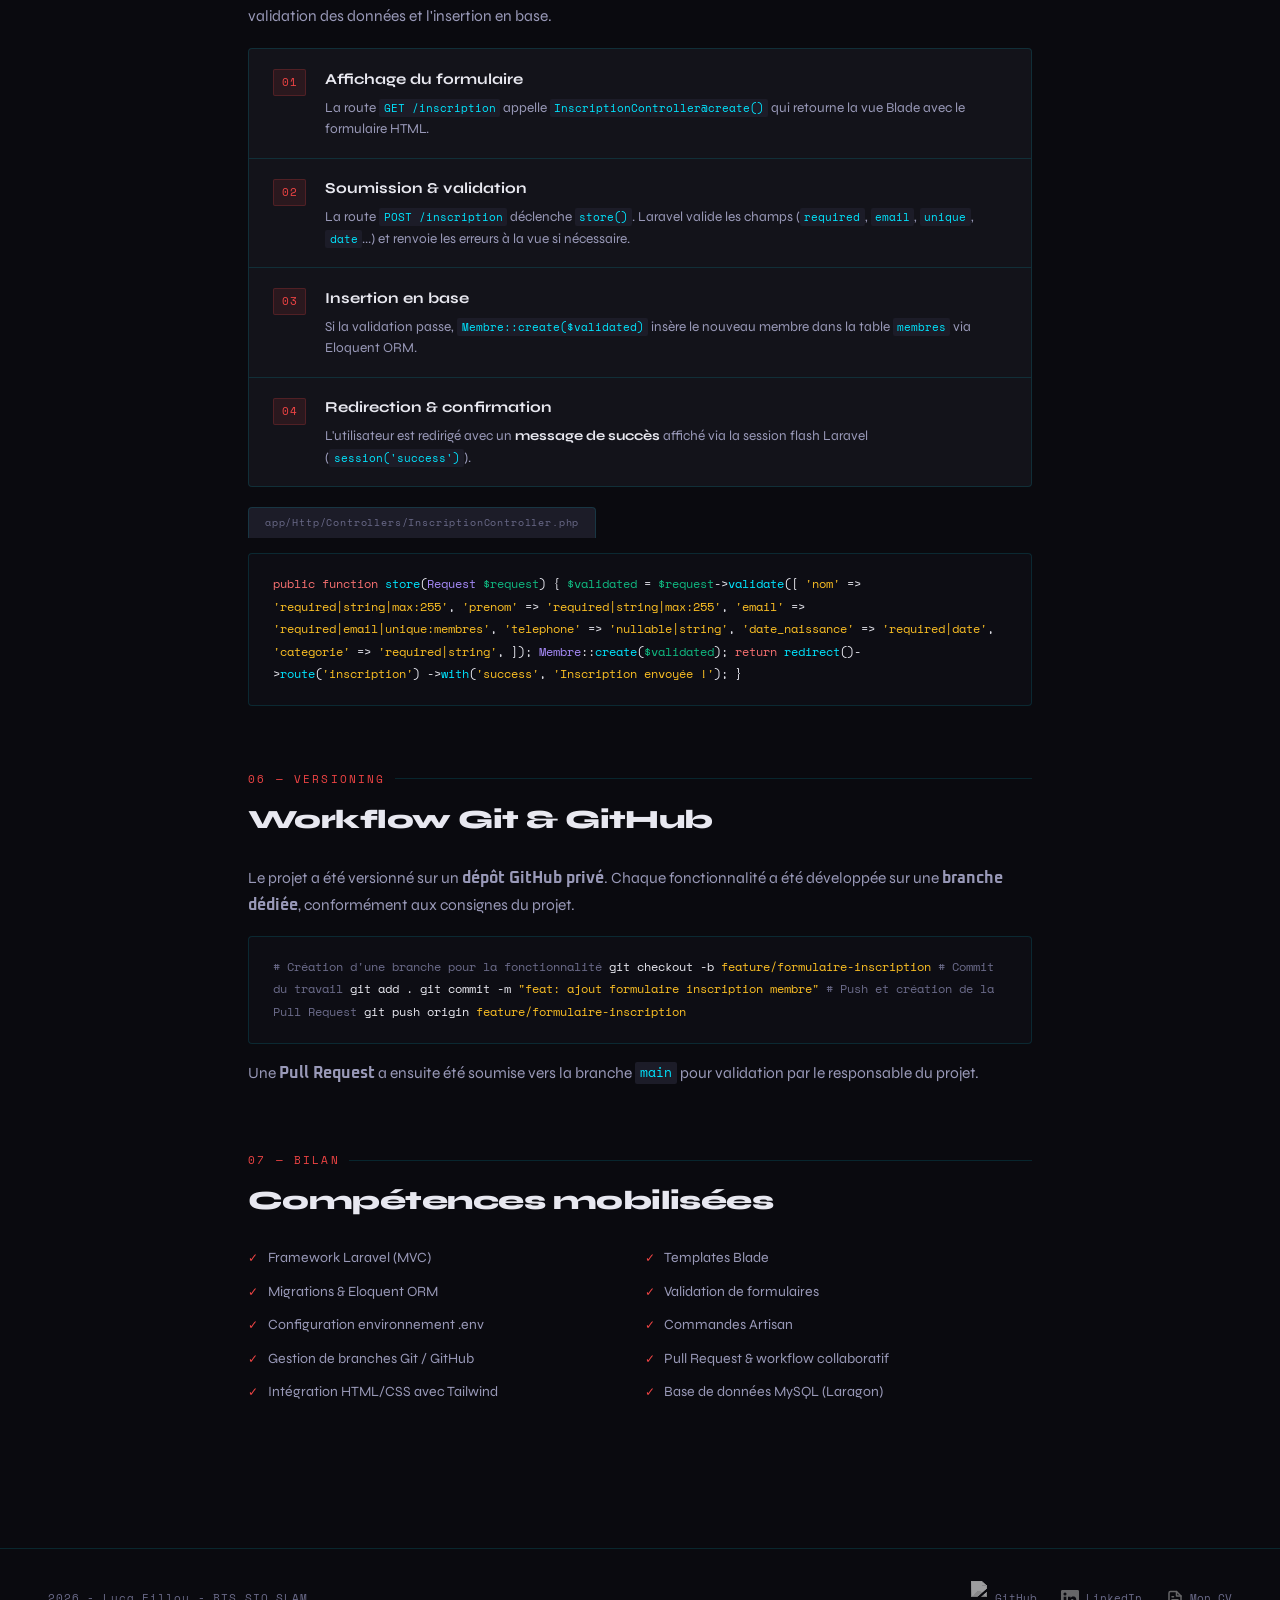
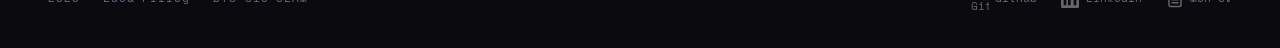
==== commit 35bbc083: "moddif fleche des cards des stages" ====
--- a/stage1-judo-almont.html
+++ b/stage1-judo-almont.html
@@ -13,7 +13,8 @@
 
 <nav>
   <a href="index.html" class="nav-back">← Retour au portfolio</a>
-  <span class="nav-tag" id="btn-stage1">STAGE 1 ↗</span>
+  <!-- <span class="nav-tag" id="btn-stage1">STAGE 1 ↗</span> -->
+  <span class="nav-tag" id="btn-stage1">STAGE 1 ▶</span>
   <button id="theme-toggle" aria-label="Changer de thème">
     <span class="icon-dark">&#9789; Sombre</span>
     <span class="icon-light">&#9728; Clair</span>
@@ -31,7 +32,7 @@
     <span class="tag purple">Blade</span><span class="tag purple">GitHub</span>
   </div>
   <div class="project-actions">
-    <a href="documents/compte-rendu-stage1-judo-almont.pdf" download class="dl-btn dl-btn-primary">⬇ Télécharger le compte rendu</a>
+    <a href="documents/compte-rendu-stage1-judo-almont.pdf" target="_blank" class="dl-btn dl-btn-primary">👁 Voir le compte rendu</a>    
     <button onclick="closeCR()" class="dl-btn dl-btn-outline">✕ Fermer</button>
   </div>
 </div>
--- a/style-stage1.css
+++ b/style-stage1.css
@@ -23,7 +23,11 @@
     body { background: var(--bg); color: var(--text); font-family: var(--sans); overflow-x: hidden; line-height: 1.7; }
     ::-webkit-scrollbar { width: 4px; }
     ::-webkit-scrollbar-track { background: var(--bg); }
-    ::-webkit-scrollbar-thumb { background: var(--accent2); border-radius: 2px; }
+    /* ::-webkit-scrollbar-thumb { background: var(--accent2); border-radius: 2px; } */
+    ::-webkit-scrollbar-thumb {
+      background: #ef4444;
+      border-radius: 2px;
+    }
 
     /* ── NAV ── */
     nav {
